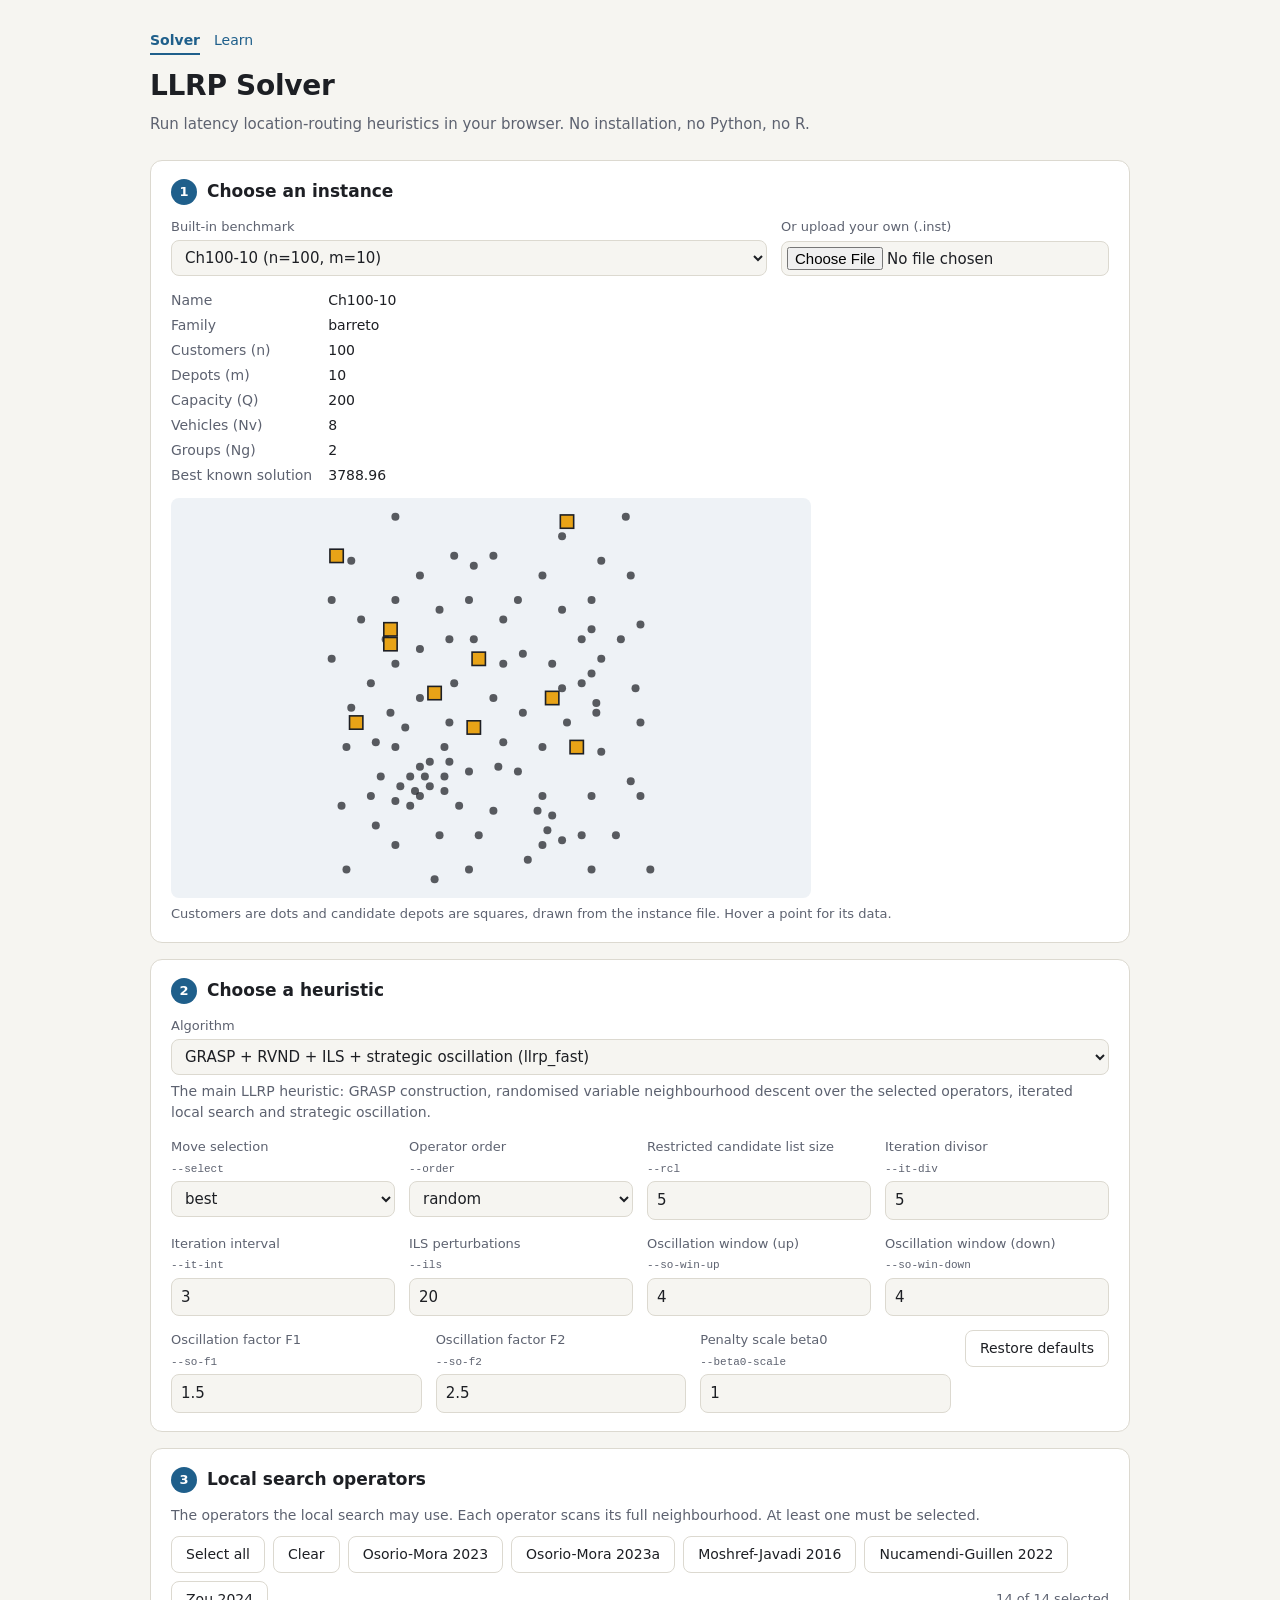
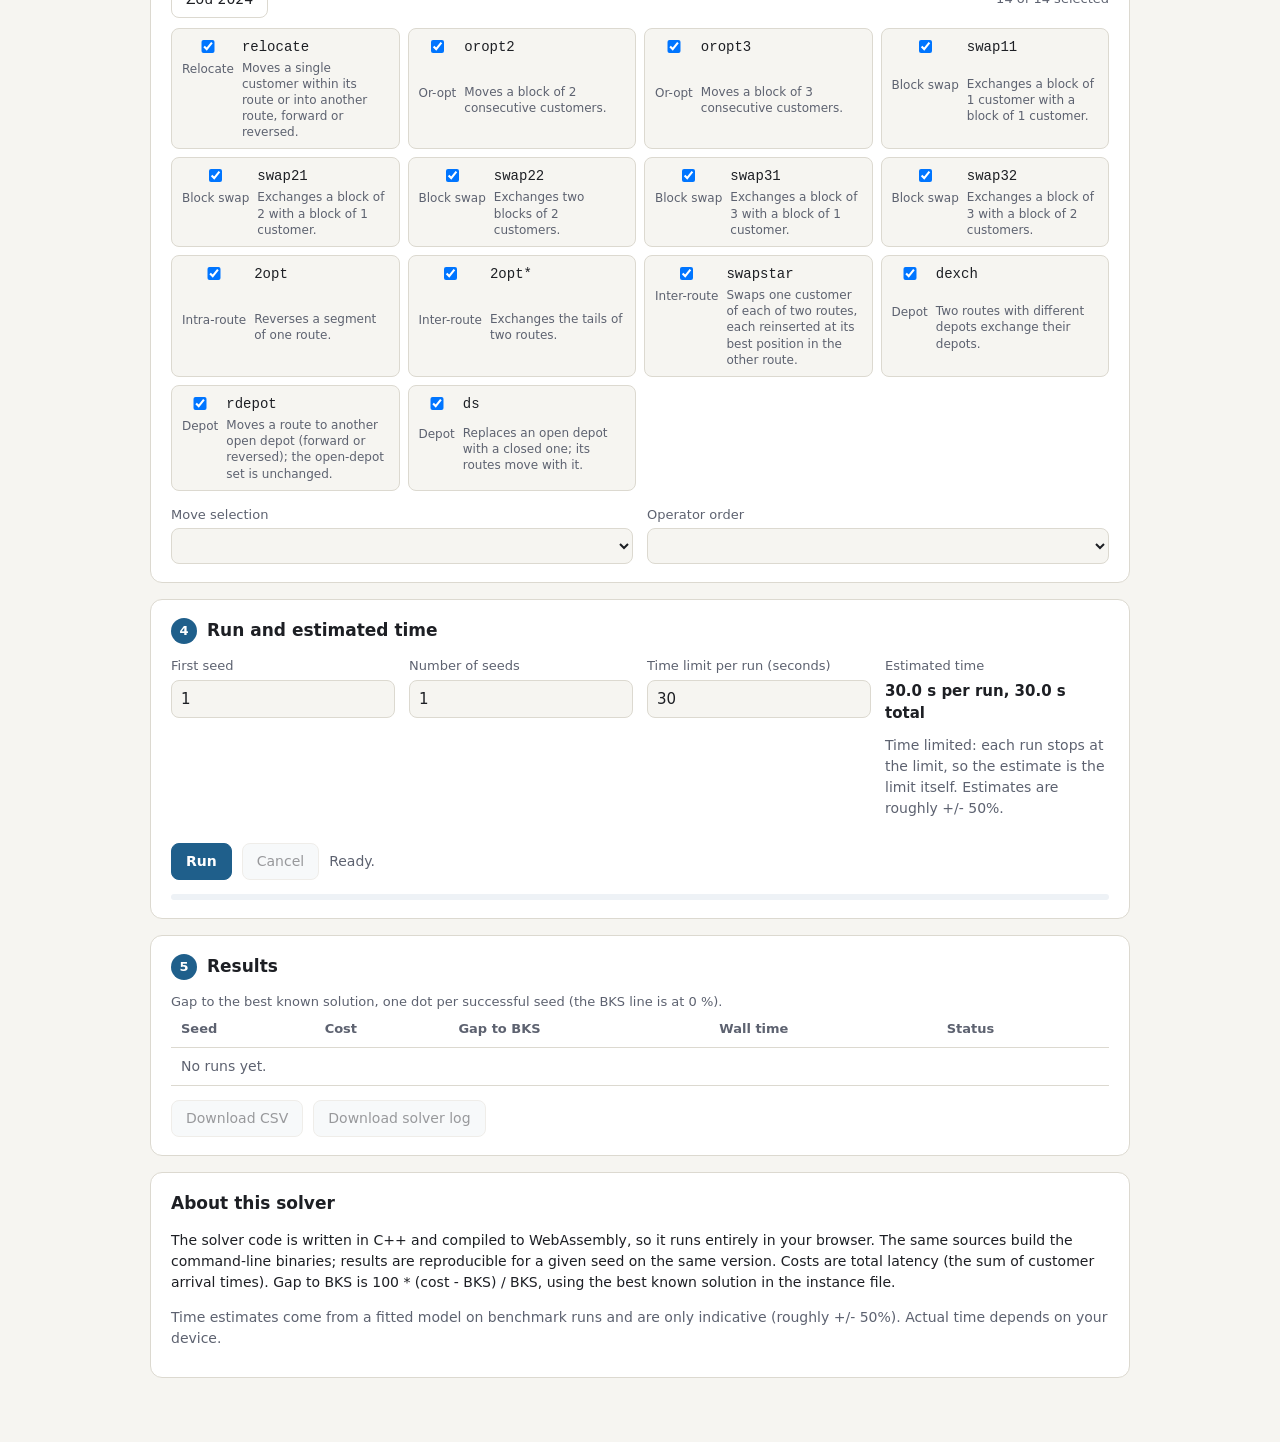
==== index.html @ 24282a6a "Zou 2024 neighbourhoods and preset; instance map and gap strip in the solver" ====
<!doctype html>
<html lang="en">
<head>
<meta charset="utf-8">
<meta name="viewport" content="width=device-width, initial-scale=1">
<title>LLRP Solver</title>
<link rel="stylesheet" href="style.css">
</head>
<body>
<header class="top">
  <div class="wrap">
    <nav class="nav"><a href="index.html" aria-current="page">Solver</a><a href="learn.html">Learn</a></nav>
    <h1>LLRP Solver</h1>
    <p class="lede">Run latency location-routing heuristics in your browser. No installation, no Python, no R.</p>
  </div>
</header>

<main class="wrap">

  <section class="card" id="sec-instance" aria-labelledby="h-instance">
    <div class="step"><span>1</span><h2 id="h-instance">Choose an instance</h2></div>
    <div class="row">
      <label class="field grow">
        <span>Built-in benchmark</span>
        <select id="inst-select" aria-label="Built-in instance"></select>
      </label>
      <label class="field">
        <span>Or upload your own (.inst)</span>
        <input type="file" id="inst-file" accept=".inst,text/plain">
      </label>
    </div>
    <p class="msg" id="inst-msg" role="status"></p>
    <dl class="facts" id="inst-facts"></dl>
    <figure class="fig map-fig">
      <div id="inst-map"></div>
      <figcaption>Customers are dots and candidate depots are squares, drawn from the instance file. Hover a point for its data.</figcaption>
    </figure>
  </section>

  <section class="card" aria-labelledby="h-algo">
    <div class="step"><span>2</span><h2 id="h-algo">Choose a heuristic</h2></div>
    <div class="row">
      <label class="field grow">
        <span>Algorithm</span>
        <select id="algo-select" aria-label="Algorithm"></select>
      </label>
    </div>
    <p class="muted" id="algo-desc"></p>
    <div id="algo-params" class="params"></div>
  </section>

  <section class="card" id="sec-ls" aria-labelledby="h-ls">
    <div class="step"><span>3</span><h2 id="h-ls">Local search operators</h2></div>
    <div id="ls-llrp" hidden>
      <p class="muted">The operators the local search may use. Each operator scans its full neighbourhood. At least one must be selected.</p>
      <div class="chips-actions">
        <button type="button" class="btn ghost" data-ops="all">Select all</button>
        <button type="button" class="btn ghost" data-ops="none">Clear</button>
        <span class="count" id="ops-count"></span>
      </div>
      <div id="ops-grid" class="ops-grid"></div>
      <div class="row">
        <label class="field">
          <span>Move selection</span>
          <select id="sel-choice"></select>
        </label>
        <label class="field">
          <span>Operator order</span>
          <select id="order-choice"></select>
        </label>
      </div>
    </div>
    <div id="ls-meta" hidden>
      <p class="muted">Local search used inside this metaheuristic. Named operators follow the rc1 neighbourhood definitions. Choose a preset or pick operators.</p>
      <div class="row">
        <label class="field">
          <span>Preset</span>
          <select id="preset-select"></select>
        </label>
        <label class="field">
          <span>Descent</span>
          <select id="descent-select">
            <option value="first">First improvement</option>
            <option value="vnd">Best improvement (VND)</option>
          </select>
        </label>
      </div>
      <div class="ops-grid" id="meta-ops"></div>
    </div>
  </section>

  <section class="card" aria-labelledby="h-run">
    <div class="step"><span>4</span><h2 id="h-run">Run and estimated time</h2></div>
    <div class="row run-row">
      <label class="field">
        <span>First seed</span>
        <input type="number" id="first-seed" min="0" value="1">
      </label>
      <label class="field">
        <span>Number of seeds</span>
        <input type="number" id="seeds" min="1" max="20" value="1">
      </label>
      <label class="field" id="time-field">
        <span>Time limit per run (seconds)</span>
        <input type="number" id="time-limit" min="1" max="3600" value="30">
      </label>
      <div class="field estimate">
        <span>Estimated time</span>
        <strong id="estimate">-</strong>
        <small class="muted" id="estimate-note"></small>
      </div>
    </div>
    <div class="actions">
      <button type="button" class="btn primary" id="run-btn">Run</button>
      <button type="button" class="btn" id="cancel-btn" disabled>Cancel</button>
      <span id="status" class="status" role="status" aria-live="polite"></span>
    </div>
    <div class="progress" aria-hidden="true"><div id="bar"></div></div>
  </section>

  <section class="card" aria-labelledby="h-results">
    <div class="step"><span>5</span><h2 id="h-results">Results</h2></div>
    <figure class="fig map-fig" id="gap-fig">
      <div id="gap-strip"></div>
      <figcaption>Gap to the best known solution, one dot per successful seed (the BKS line is at 0 %).</figcaption>
    </figure>
    <div class="scroll">
      <table>
        <thead><tr><th>Seed</th><th>Cost</th><th>Gap to BKS</th><th>Wall time</th><th>Status</th></tr></thead>
        <tbody id="results"><tr><td colspan="5" class="muted">No runs yet.</td></tr></tbody>
      </table>
    </div>
    <div class="actions">
      <button type="button" class="btn" id="csv-btn" disabled>Download CSV</button>
      <button type="button" class="btn" id="log-btn" disabled>Download solver log</button>
    </div>
    <pre id="log" class="log" hidden></pre>
  </section>

  <section class="card about" aria-labelledby="h-about">
    <h2 id="h-about">About this solver</h2>
    <p>The solver code is written in C++ and compiled to WebAssembly, so it runs entirely in your browser. The same sources build the command-line binaries; results are reproducible for a given seed on the same version. Costs are total latency (the sum of customer arrival times). Gap to BKS is 100 * (cost - BKS) / BKS, using the best known solution in the instance file.</p>
    <p class="muted">Time estimates come from a fitted model on benchmark runs and are only indicative (roughly +/- 50%). Actual time depends on your device.</p>
  </section>

</main>

<script src="app.js"></script>
</body>
</html>
---- style.css ----
:root {
  --bg: #f6f5f1;
  --card: #ffffff;
  --fg: #1d1f24;
  --muted: #5d6270;
  --line: #dcd9d0;
  --accent: #1f5f8b;
  --accent-fg: #ffffff;
  --bad: #b3261e;
  --chip: #eef2f6;
  color-scheme: light;
}
@media (prefers-color-scheme: dark) {
  :root:not([data-theme="light"]) {
    --bg: #15171c;
    --card: #1e2128;
    --fg: #e9e9ec;
    --muted: #a3a8b4;
    --line: #353a45;
    --accent: #6fb3e0;
    --accent-fg: #0d1117;
    --bad: #ff8a80;
    --chip: #262b35;
    color-scheme: dark;
  }
}
:root[data-theme="dark"] {
  --bg: #15171c;
  --card: #1e2128;
  --fg: #e9e9ec;
  --muted: #a3a8b4;
  --line: #353a45;
  --accent: #6fb3e0;
  --accent-fg: #0d1117;
  --bad: #ff8a80;
  --chip: #262b35;
  color-scheme: dark;
}

* { box-sizing: border-box; }
body {
  margin: 0;
  background: var(--bg);
  color: var(--fg);
  font: 15px/1.5 "Inter", system-ui, -apple-system, "Segoe UI", Roboto, sans-serif;
  padding-left: max(16px, env(safe-area-inset-left, 0px));
  padding-right: max(16px, env(safe-area-inset-right, 0px));
  padding-bottom: 48px;
}
.wrap { max-width: 980px; margin: 0 auto; }
h1, h2 { font-family: "Space Grotesk", "Inter", system-ui, sans-serif; text-wrap: balance; margin: 0; }
h1 { font-size: 28px; letter-spacing: -0.01em; }
h2 { font-size: 17px; }

.top { padding-top: 28px; padding-bottom: 8px; }
.lede { color: var(--muted); margin: 6px 0 0; }

.card {
  background: var(--card);
  border: 1px solid var(--line);
  border-radius: 12px;
  padding: 18px 20px;
  margin: 16px 0;
  min-width: 0;
}
.step { display: flex; align-items: center; gap: 10px; margin-bottom: 12px; }
.step span {
  display: inline-grid; place-items: center;
  width: 26px; height: 26px; border-radius: 50%;
  background: var(--accent); color: var(--accent-fg);
  font-size: 13px; font-weight: 600; flex: none;
}

.row { display: flex; flex-wrap: wrap; gap: 14px; align-items: flex-end; }
.row.run-row { align-items: flex-start; }
.field { display: flex; flex-direction: column; gap: 4px; min-width: 160px; flex: 1 1 160px; }
.field.grow { flex: 2 1 260px; }
.field > span { font-size: 13px; color: var(--muted); }
.field > code { font-size: 11px; color: var(--muted); }
.field.estimate strong { font-size: 15px; }
select, input[type="number"], input[type="file"] {
  font: inherit; color: var(--fg); background: var(--bg);
  border: 1px solid var(--line); border-radius: 8px; padding: 7px 9px;
  min-width: 0; width: 100%;
}
input[type="file"] { padding: 5px; }

.muted { color: var(--muted); font-size: 14px; margin: 6px 0 10px; }
.msg { margin: 10px 0 0; font-size: 14px; min-height: 0; }
.msg:empty { display: none; }
.error { color: var(--bad); }

dl.facts {
  display: grid; grid-template-columns: max-content 1fr; gap: 4px 16px;
  margin: 14px 0 0; font-size: 14px;
}
dl.facts dt { color: var(--muted); }
dl.facts dd { margin: 0; font-variant-numeric: tabular-nums; min-width: 0; overflow-wrap: anywhere; }

.params { display: flex; flex-wrap: wrap; gap: 14px; margin-top: 14px; }
.params .field { flex: 1 1 200px; }
.params .btn { align-self: flex-start; }

.chips-actions { display: flex; flex-wrap: wrap; gap: 8px; align-items: center; margin-bottom: 10px; }
.count { color: var(--muted); font-size: 13px; margin-left: auto; }
.ops-grid {
  display: grid; grid-template-columns: repeat(auto-fill, minmax(220px, 1fr));
  gap: 8px; margin: 10px 0 14px;
}
.op {
  display: grid; grid-template-columns: auto 1fr; gap: 2px 8px; align-items: start;
  border: 1px solid var(--line); border-radius: 8px; padding: 8px 10px;
  background: var(--bg); cursor: pointer; min-width: 0;
}
.op input { margin: 3px 0 0; }
.op-name { font-family: ui-monospace, "SFMono-Regular", Menlo, Consolas, monospace; font-size: 14px; }
.op-group { font-size: 12px; color: var(--muted); }
.op small { grid-column: 2; color: var(--muted); font-size: 12px; line-height: 1.35; }

.btn {
  font: inherit; font-size: 14px; color: var(--fg); background: var(--chip);
  border: 1px solid var(--line); border-radius: 8px; padding: 7px 14px; cursor: pointer;
}
.btn.primary { background: var(--accent); color: var(--accent-fg); border-color: var(--accent); font-weight: 600; }
.btn.ghost { background: transparent; }
.btn:disabled { opacity: 0.45; cursor: not-allowed; }
.btn:focus-visible, select:focus-visible, input:focus-visible { outline: 2px solid var(--accent); outline-offset: 2px; }

.actions { display: flex; flex-wrap: wrap; gap: 10px; align-items: center; margin-top: 14px; }
.status { font-size: 14px; color: var(--muted); min-width: 0; overflow-wrap: anywhere; }
.status.error { color: var(--bad); }

.progress { height: 6px; background: var(--chip); border-radius: 4px; margin-top: 14px; overflow: hidden; }
.progress > div { height: 100%; width: 0; background: var(--accent); transition: width 0.3s ease; }

.scroll { overflow-x: auto; }
table { width: 100%; border-collapse: collapse; font-size: 14px; font-variant-numeric: tabular-nums; }
th, td { text-align: left; padding: 8px 10px; border-bottom: 1px solid var(--line); white-space: nowrap; }
th { color: var(--muted); font-weight: 600; font-size: 13px; }
td.bad, td .bad { color: var(--bad); }

.log {
  margin: 14px 0 0; padding: 12px; max-height: 320px; overflow: auto;
  background: var(--bg); border: 1px solid var(--line); border-radius: 8px;
  font: 12px/1.45 ui-monospace, "SFMono-Regular", Menlo, Consolas, monospace; white-space: pre;
}
.about p { font-size: 14px; }

@media (max-width: 560px) {
  h1 { font-size: 24px; }
  .card { padding: 16px; }
  .field { min-width: 0; flex: 1 1 100%; }
  .count { margin-left: 0; width: 100%; }
}

/* ---------- navigation and Learn page ---------- */
.nav { display: flex; gap: 14px; margin-bottom: 10px; font-size: 14px; }
.nav a { color: var(--accent); text-decoration: none; padding: 2px 0; border-bottom: 2px solid transparent; }
.nav a[aria-current="page"] { border-bottom-color: var(--accent); font-weight: 600; }
.nav a:focus-visible { outline: 2px solid var(--accent); outline-offset: 3px; }

.op-cards { display: grid; grid-template-columns: repeat(auto-fill, minmax(260px, 1fr)); gap: 12px; margin-top: 12px; }
.op-card { border: 1px solid var(--line); border-radius: 10px; padding: 12px 14px; background: var(--bg); min-width: 0; }
.op-card h3 { margin: 0 0 6px; font-size: 15px; display: flex; flex-wrap: wrap; gap: 6px; align-items: center; }
.op-card p { margin: 4px 0; font-size: 14px; }
.op-card .ref { color: var(--muted); font-size: 13px; }
.tag { font-size: 11px; font-weight: 500; color: var(--muted); border: 1px solid var(--line); border-radius: 999px; padding: 1px 8px; }

.fig { margin: 16px 0 6px; min-width: 0; }
.fig svg { width: 100%; height: auto; display: block; }
.fig figcaption { font-size: 13px; color: var(--muted); margin-top: 6px; }
.diagrams { display: grid; gap: 14px; margin-top: 10px; }

.node-box { fill: var(--chip); stroke: var(--accent); stroke-width: 1.2; }
.arrow { stroke: var(--muted); stroke-width: 1.4; }
.arrow-head { fill: var(--muted); }
.lbl { fill: var(--fg); font-size: 14px; font-family: "Inter", system-ui, sans-serif; }
.lbl.small { font-size: 13px; }
.lbl.bold { font-weight: 600; }
.divider { stroke: var(--line); stroke-dasharray: 3 3; }
.grid { stroke: var(--line); stroke-width: 1; }
.axis { stroke: var(--muted); stroke-width: 1.2; }
.series { stroke-width: 2.4; }
.series.s0 { stroke: var(--accent); }
.series.s1 { stroke: #c2410c; }
.series.s2 { stroke: #15803d; }
.bar { fill: var(--accent); }

.refs, .bullets { padding-left: 20px; font-size: 14px; }
.refs li, .bullets li { margin: 6px 0; }

/* operator mini charts and family legend */
.op-card { border-top-width: 4px; }
.family-legend { display: flex; flex-wrap: wrap; gap: 14px; margin: 6px 0 4px; font-size: 13px; }
.family-legend span::before { content: ""; display: inline-block; width: 12px; height: 12px; border-radius: 3px; margin-right: 6px; vertical-align: -1px; background: var(--c); }
.mini-cap { font-size: 12px; color: var(--muted); margin: 4px 0 0; }
.mini-cap code { font-size: 12px; }
.lbl.tiny { font-size: 10px; fill: var(--muted); }

/* move diagrams: route colours, depots and highlighted customers */
.rt { stroke-width: 2.2; }
.rt.r0 { stroke: #1f5f8b; }
.rt.r1 { stroke: #c2410c; stroke-dasharray: 0; }
.node { fill: var(--card); stroke-width: 2; }
.node.r0 { stroke: #1f5f8b; }
.node.r1 { stroke: #c2410c; }
.node.hl { fill: #f59e0b; stroke: #b45309; }
.lbl.hltxt { fill: #1d1f24; font-weight: 600; font-size: 13px; }
.depot { fill: #15803d; }
.lbl.depot-lbl { fill: #ffffff; font-size: 12px; font-weight: 600; }
.diagrams { display: grid; grid-template-columns: repeat(auto-fill, minmax(300px, 1fr)); gap: 14px; margin-top: 10px; }
.diag { background: var(--bg); border: 1px solid var(--line); border-radius: 10px; padding: 10px 10px 8px; margin: 0; }
.diag figcaption strong { color: var(--fg); }

/* literature matrix */
.matrix { font-size: 13px; }
.matrix td.tick { text-align: center; color: var(--muted); }
.matrix td.yes { color: #15803d; font-weight: 700; font-size: 16px; }
.matrix td.pending { color: #b45309; font-weight: 600; }
.swatch { display: inline-block; width: 10px; height: 10px; border-radius: 3px; background: var(--c); margin-right: 6px; vertical-align: 0; }

/* Instance map and gap strip (style follows the CLRP lab: customers dots, depots squares) */
.map-fig { margin: 12px 0 0; }
.map-fig svg { display: block; width: 100%; max-width: 640px; height: auto; }
.map-bg { fill: var(--chip); }
.map-cust { fill: var(--fg); fill-opacity: 0.72; }
.map-depot { fill: #E8A317; stroke: var(--fg); stroke-width: 1.2; }
.map-axis { stroke: var(--line); stroke-width: 1.5; }
.map-ref { stroke: var(--accent); stroke-width: 1.5; stroke-dasharray: 4 3; }
.map-dot { fill: var(--accent); fill-opacity: 0.75; }
.map-med { stroke: var(--fg); stroke-width: 2; }
.map-lbl { fill: var(--muted); font: 12px system-ui, sans-serif; }
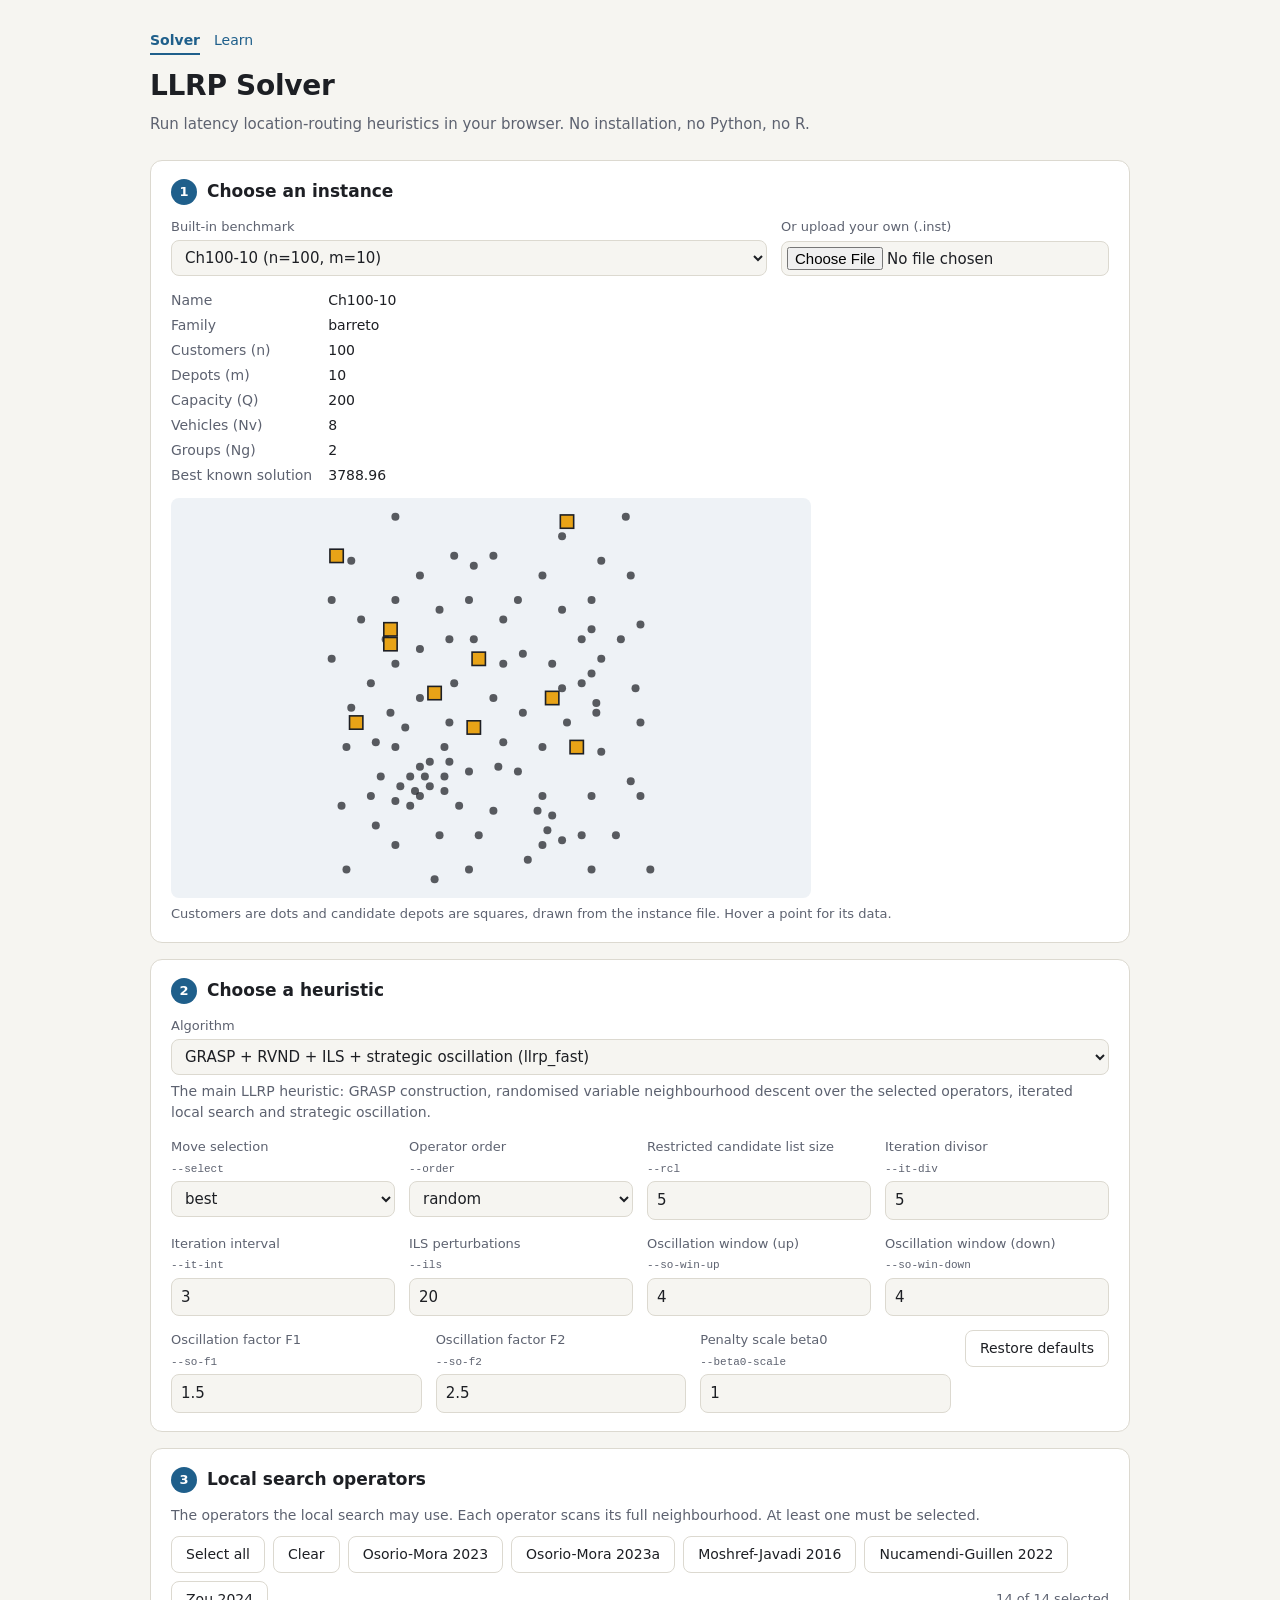
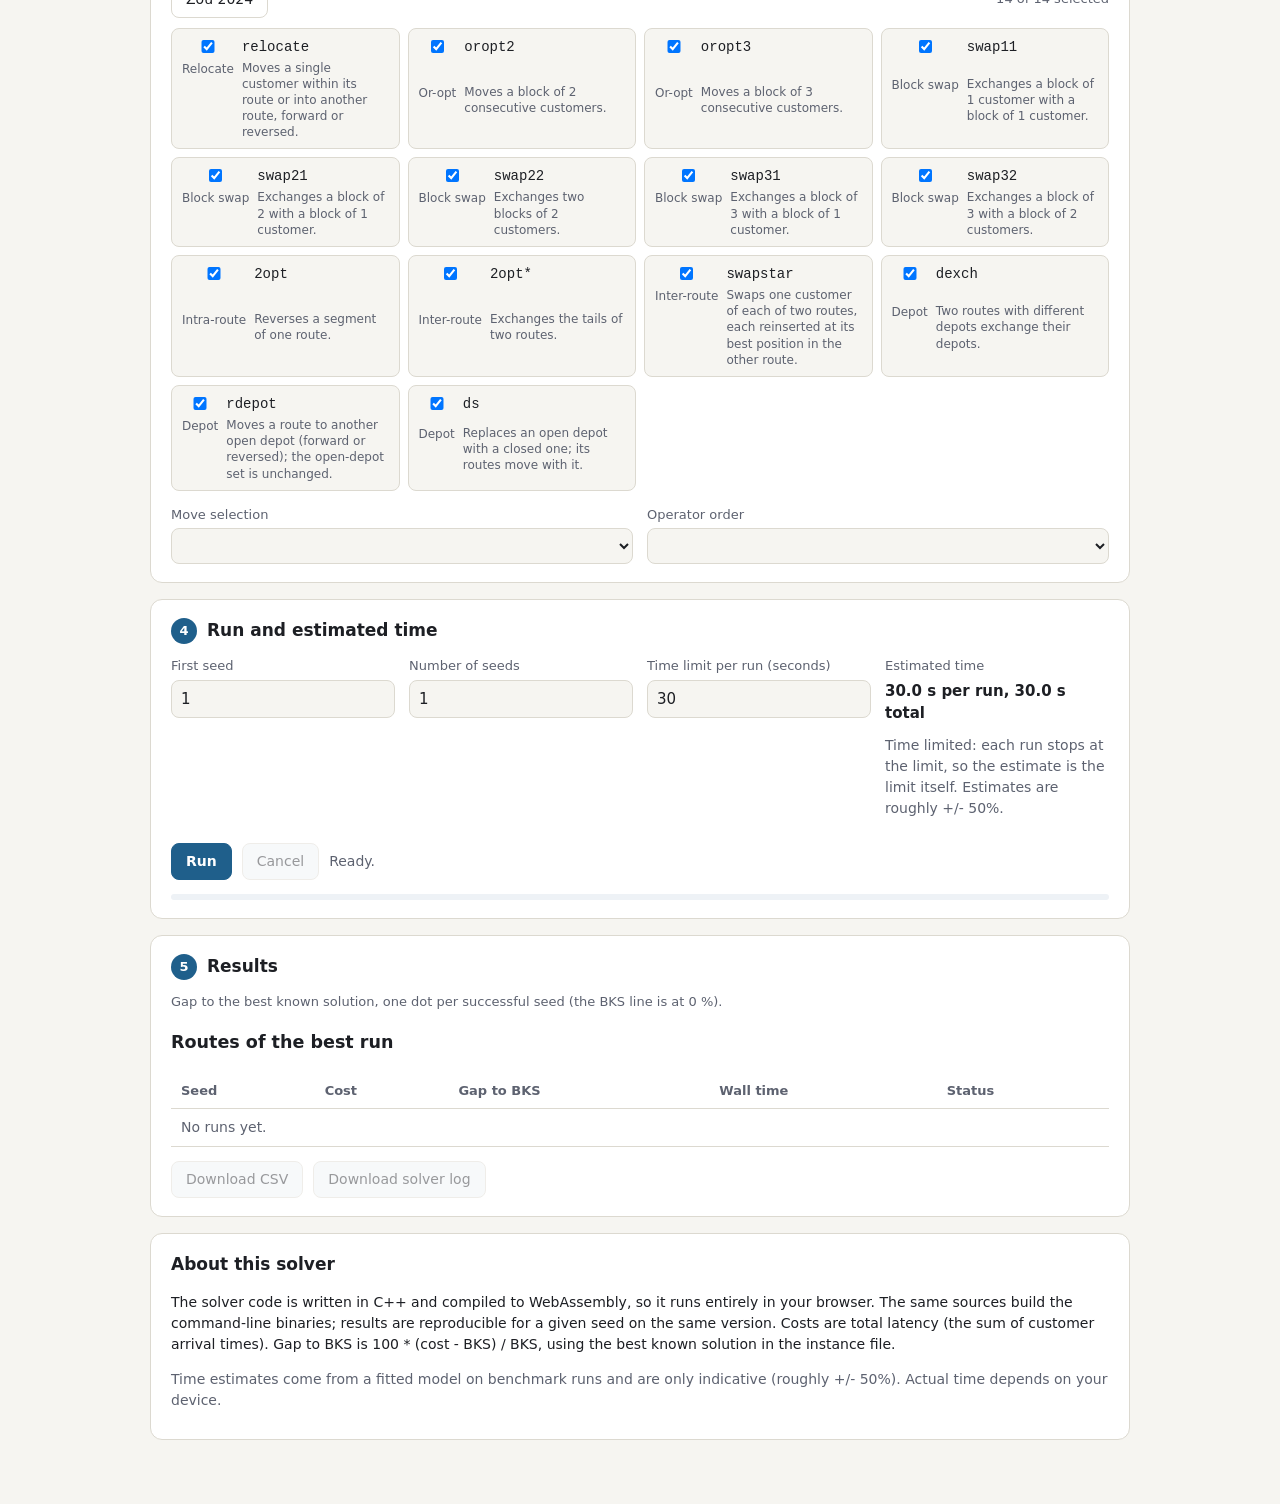
==== commit c0332209: "Solver: route map and route table of the best run (llrp_fast)" ====
--- a/index.html
+++ b/index.html
@@ -124,6 +124,9 @@
       <div id="gap-strip"></div>
       <figcaption>Gap to the best known solution, one dot per successful seed (the BKS line is at 0 %).</figcaption>
     </figure>
+    <h3 class="sub">Routes of the best run</h3>
+    <div id="route-map"></div>
+    <div id="route-table"></div>
     <div class="scroll">
       <table>
         <thead><tr><th>Seed</th><th>Cost</th><th>Gap to BKS</th><th>Wall time</th><th>Status</th></tr></thead>
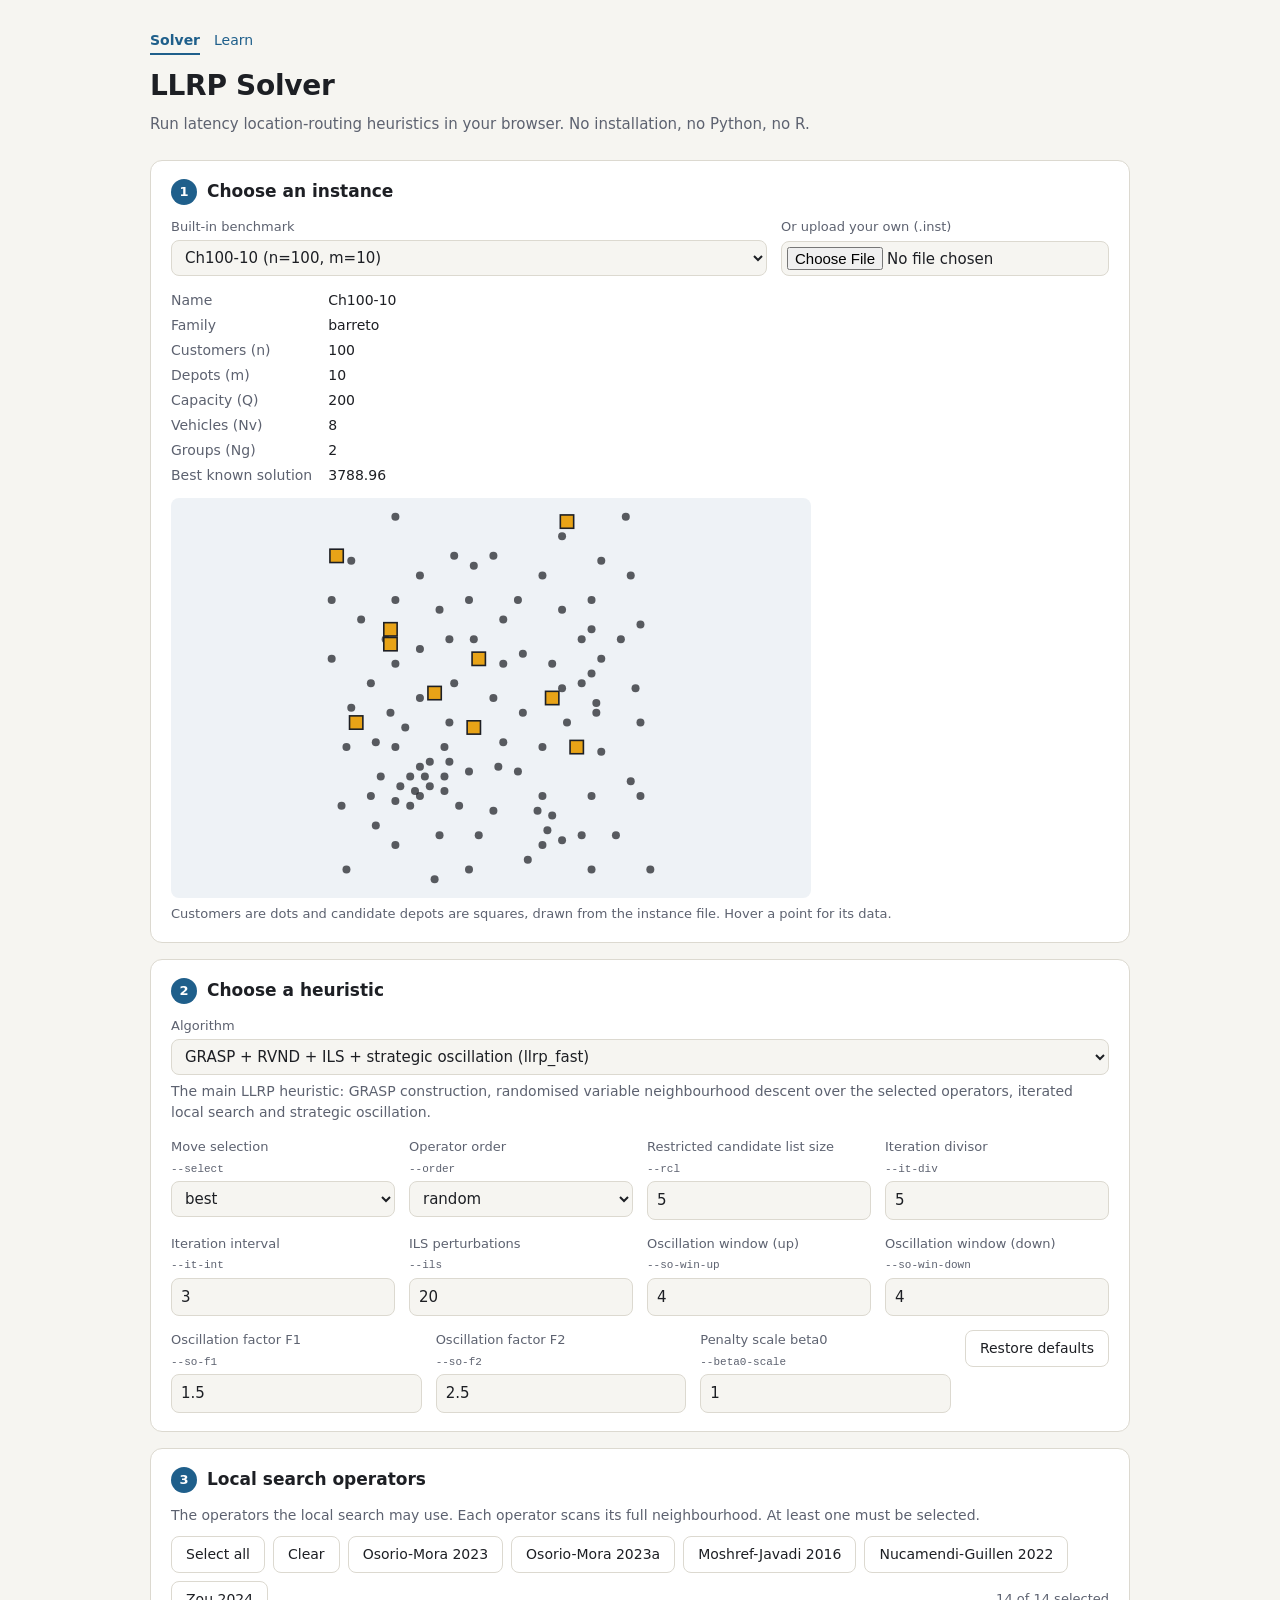
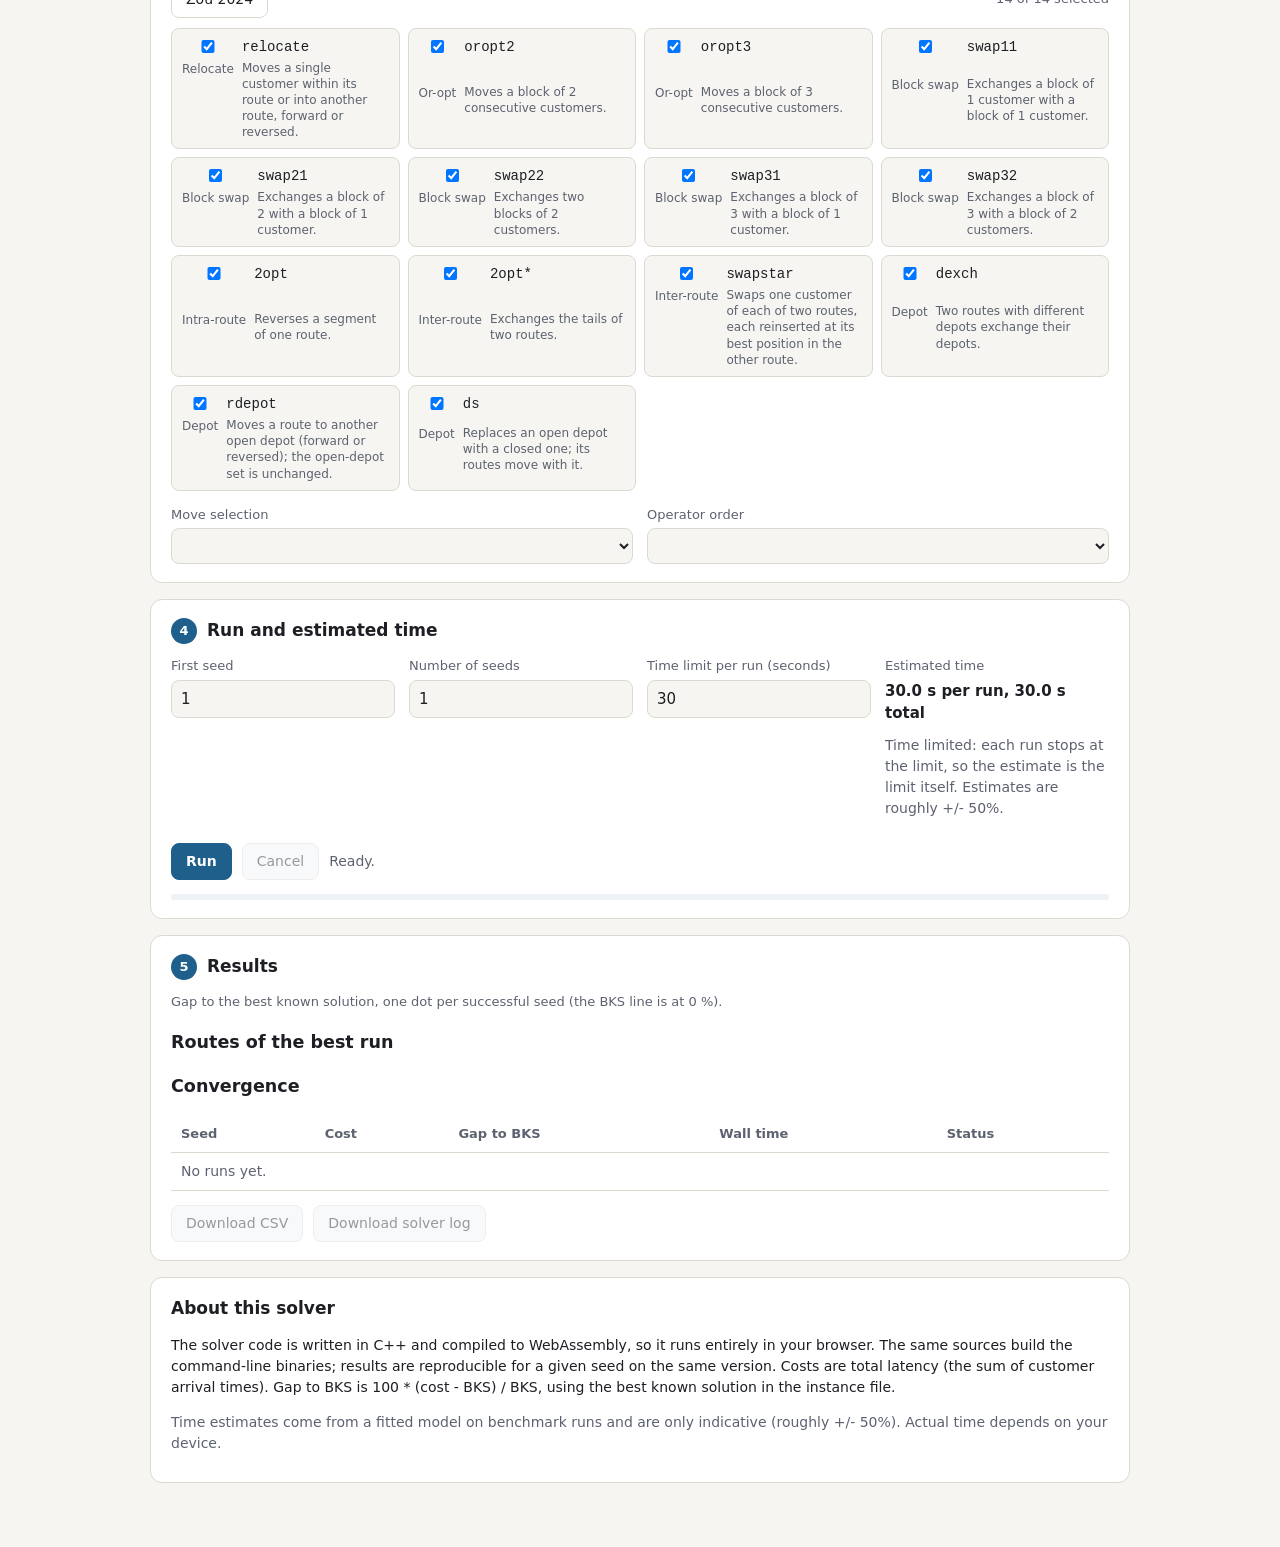
==== commit 5d4dc919: "Solver: convergence chart for every heuristic (anytime trace from llrp_fast and llrp_native)" ====
--- a/index.html
+++ b/index.html
@@ -127,6 +127,8 @@
     <h3 class="sub">Routes of the best run</h3>
     <div id="route-map"></div>
     <div id="route-table"></div>
+    <h3 class="sub">Convergence</h3>
+    <div id="conv-chart"></div>
     <div class="scroll">
       <table>
         <thead><tr><th>Seed</th><th>Cost</th><th>Gap to BKS</th><th>Wall time</th><th>Status</th></tr></thead>
--- a/style.css
+++ b/style.css
@@ -230,3 +230,5 @@
 .map-dot { fill: var(--accent); fill-opacity: 0.75; }
 .map-med { stroke: var(--fg); stroke-width: 2; }
 .map-lbl { fill: var(--muted); font: 12px system-ui, sans-serif; }
+.conv-seed { stroke: var(--accent); stroke-opacity: 0.4; }
+.conv-med { stroke: var(--fg); }
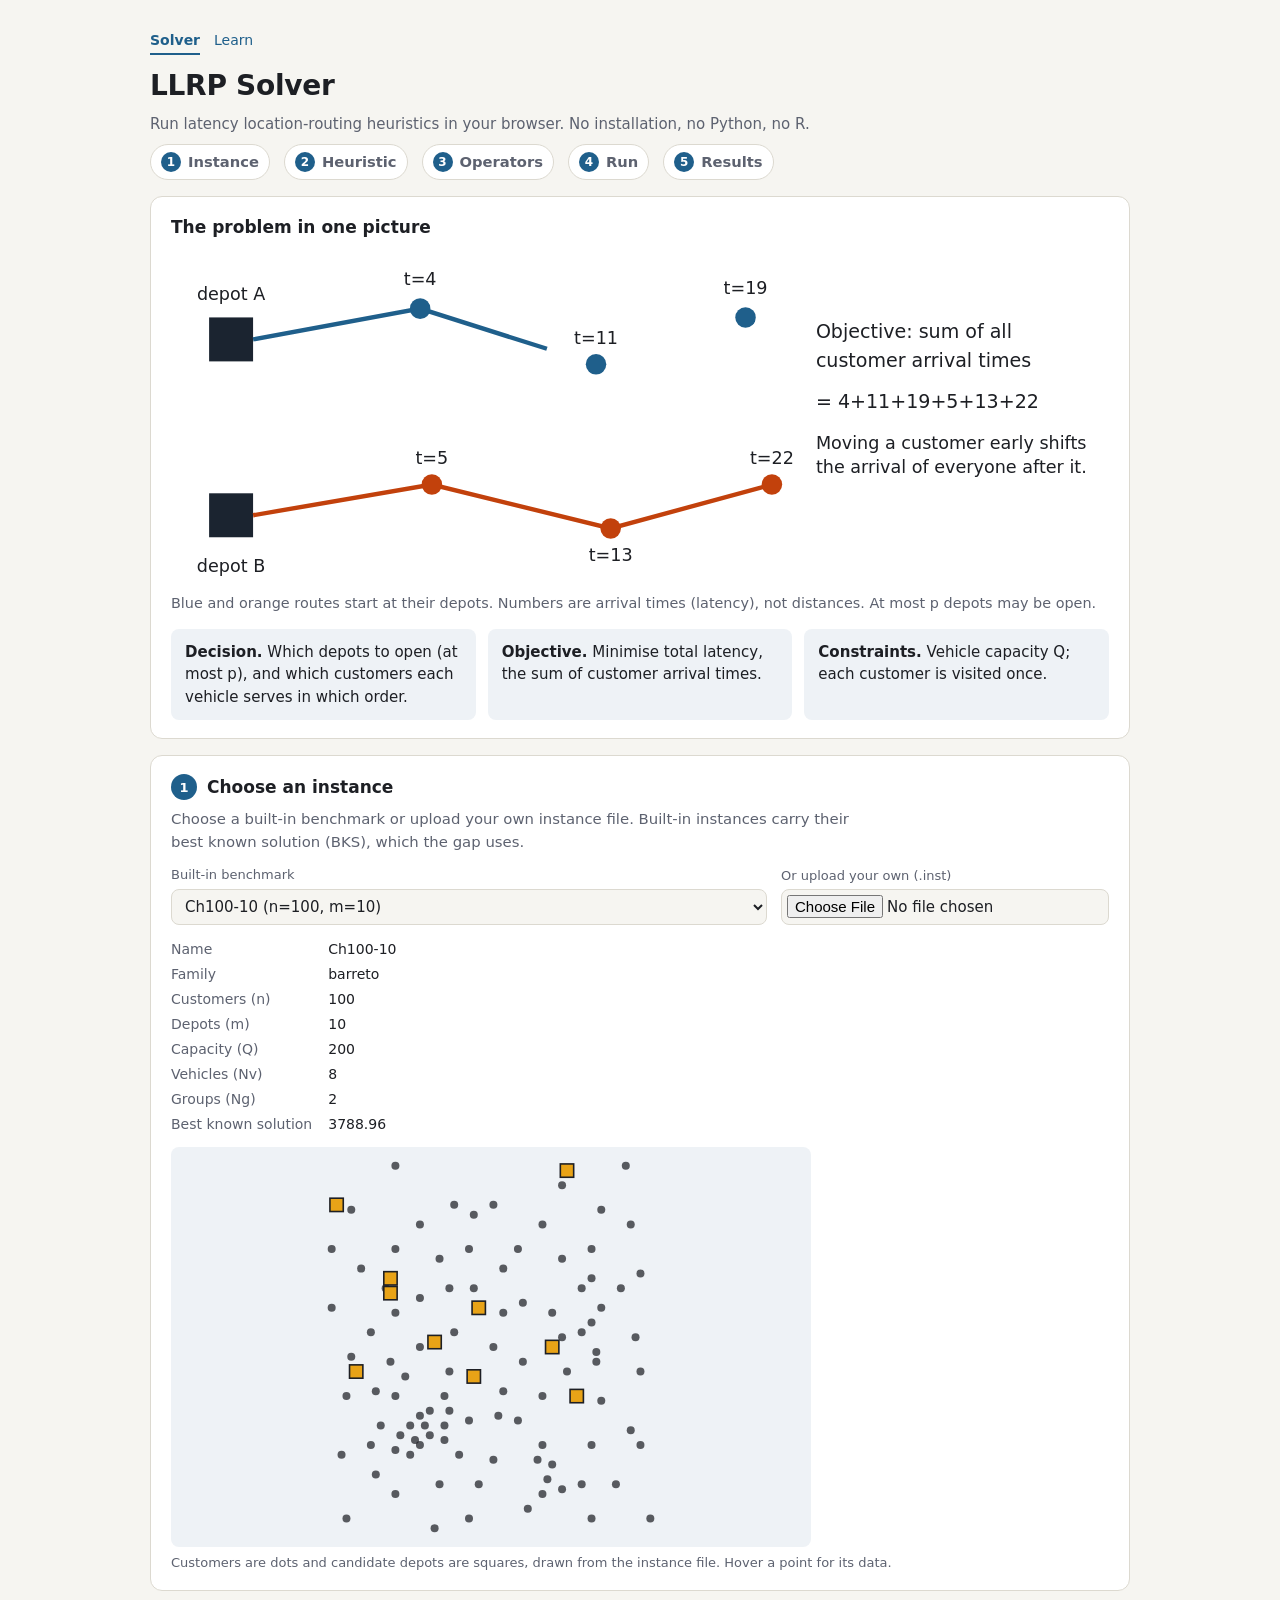
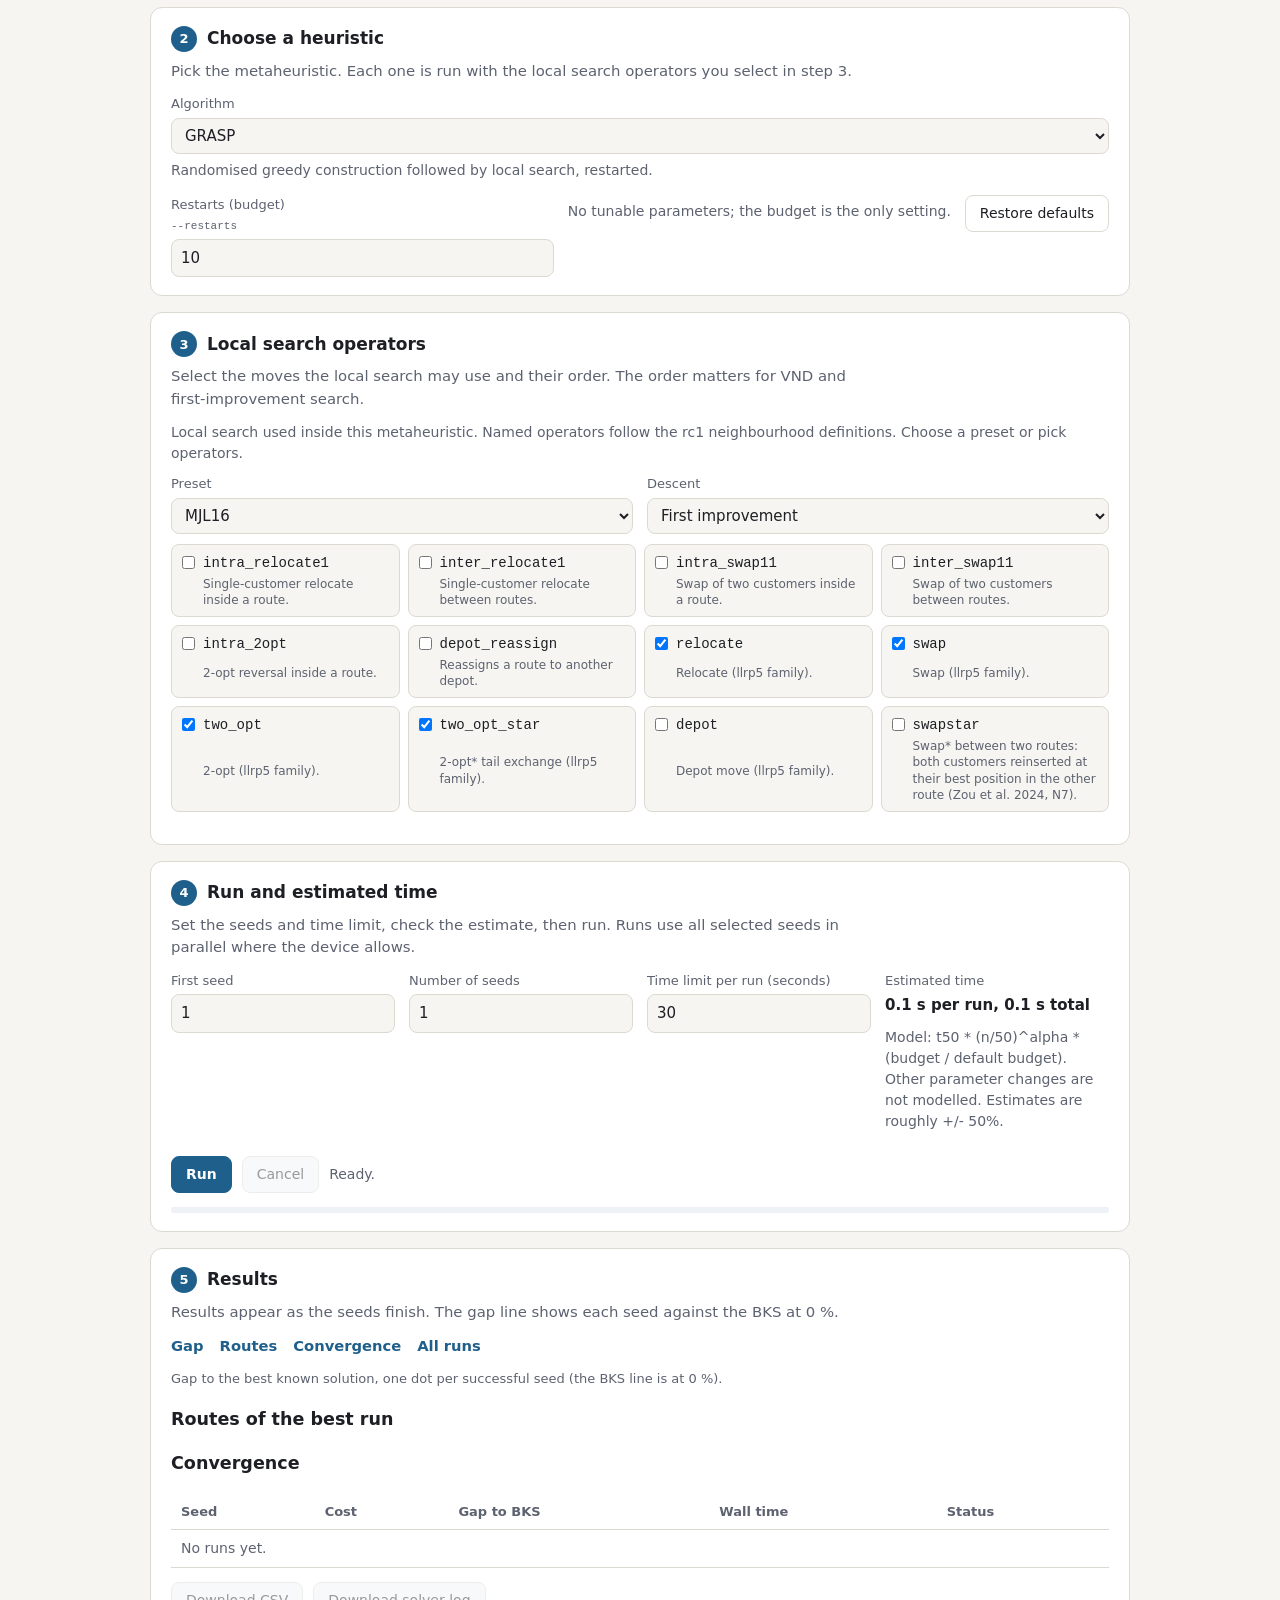
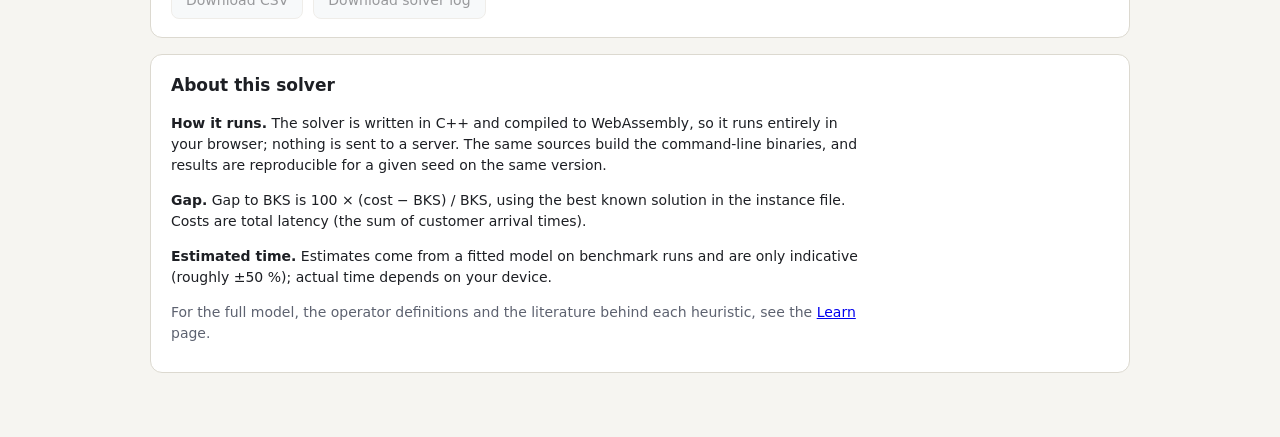
==== commit d7a6b4ac: "Solver and Learn redesign: problem figure and formulation, numbered steps with hints, result sub-nav" ====
--- a/index.html
+++ b/index.html
@@ -17,8 +17,53 @@
 
 <main class="wrap">
 
+  <nav class="steps-nav" aria-label="Solver steps">
+    <a href="#sec-instance"><span>1</span> Instance</a>
+    <a href="#h-algo"><span>2</span> Heuristic</a>
+    <a href="#sec-ls"><span>3</span> Operators</a>
+    <a href="#h-run"><span>4</span> Run</a>
+    <a href="#h-results"><span>5</span> Results</a>
+  </nav>
+
+  <section class="card hero" aria-labelledby="h-problem">
+    <h2 id="h-problem">The problem in one picture</h2>
+    <figure class="fig">
+      <svg class="anim" viewBox="0 0 640 230" role="img" aria-labelledby="hero-t">
+        <title id="hero-t">Two depots serve customers along routes; each customer's latency is its arrival time.</title>
+        <rect x="26" y="46" width="30" height="30" fill="#1b2430"/>
+        <rect x="26" y="166" width="30" height="30" fill="#1b2430"/>
+        <text x="41" y="34" font-size="12" text-anchor="middle" fill="currentColor">depot A</text>
+        <text x="41" y="220" font-size="12" text-anchor="middle" fill="currentColor">depot B</text>
+        <path pathLength="1" d="M56,61 L170,40 L290,78 L392,46" fill="none" stroke="#1f5f8b" stroke-width="3" stroke-dasharray="1" stroke-dashoffset="1"><animate attributeName="stroke-dashoffset" values="1;0;0;1" keyTimes="0;.45;.85;1" dur="7s" repeatCount="indefinite"/></path>
+        <path pathLength="1" d="M56,181 L178,160 L300,190 L410,160" fill="none" stroke="#c2410c" stroke-width="3" stroke-dasharray="1" stroke-dashoffset="1"><animate attributeName="stroke-dashoffset" values="1;0;0;1" keyTimes="0;.45;.85;1" dur="7s" begin="-2s" repeatCount="indefinite"/></path>
+        <g fill="#1f5f8b"><circle cx="170" cy="40" r="7"/><circle cx="290" cy="78" r="7"/><circle cx="392" cy="46" r="7"/></g>
+        <g fill="#c2410c"><circle cx="178" cy="160" r="7"/><circle cx="300" cy="190" r="7"/><circle cx="410" cy="160" r="7"/></g>
+        <g font-size="12" fill="currentColor">
+          <text x="170" y="24" text-anchor="middle">t=4</text>
+          <text x="290" y="64" text-anchor="middle">t=11</text>
+          <text x="392" y="30" text-anchor="middle">t=19</text>
+          <text x="178" y="146" text-anchor="middle">t=5</text>
+          <text x="300" y="212" text-anchor="middle">t=13</text>
+          <text x="410" y="146" text-anchor="middle">t=22</text>
+        </g>
+        <text x="440" y="60" font-size="13" fill="currentColor">Objective: sum of all</text>
+        <text x="440" y="80" font-size="13" fill="currentColor">customer arrival times</text>
+        <text x="440" y="108" font-size="13" fill="currentColor">= 4+11+19+5+13+22</text>
+        <text x="440" y="136" font-size="12" fill="currentColor">Moving a customer early shifts</text>
+        <text x="440" y="152" font-size="12" fill="currentColor">the arrival of everyone after it.</text>
+      </svg>
+      <figcaption>Blue and orange routes start at their depots. Numbers are arrival times (latency), not distances. At most p depots may be open.</figcaption>
+    </figure>
+    <div class="problem-lead">
+      <p><strong>Decision.</strong> Which depots to open (at most p), and which customers each vehicle serves in which order.</p>
+      <p><strong>Objective.</strong> Minimise total latency, the sum of customer arrival times.</p>
+      <p><strong>Constraints.</strong> Vehicle capacity Q; each customer is visited once.</p>
+    </div>
+  </section>
+
   <section class="card" id="sec-instance" aria-labelledby="h-instance">
     <div class="step"><span>1</span><h2 id="h-instance">Choose an instance</h2></div>
+    <p class="hint">Choose a built-in benchmark or upload your own instance file. Built-in instances carry their best known solution (BKS), which the gap uses.</p>
     <div class="row">
       <label class="field grow">
         <span>Built-in benchmark</span>
@@ -39,6 +84,7 @@
 
   <section class="card" aria-labelledby="h-algo">
     <div class="step"><span>2</span><h2 id="h-algo">Choose a heuristic</h2></div>
+    <p class="hint">Pick the metaheuristic. Each one is run with the local search operators you select in step 3.</p>
     <div class="row">
       <label class="field grow">
         <span>Algorithm</span>
@@ -51,6 +97,7 @@
 
   <section class="card" id="sec-ls" aria-labelledby="h-ls">
     <div class="step"><span>3</span><h2 id="h-ls">Local search operators</h2></div>
+    <p class="hint">Select the moves the local search may use and their order. The order matters for VND and first-improvement search.</p>
     <div id="ls-llrp" hidden>
       <p class="muted">The operators the local search may use. Each operator scans its full neighbourhood. At least one must be selected.</p>
       <div class="chips-actions">
@@ -91,6 +138,7 @@
 
   <section class="card" aria-labelledby="h-run">
     <div class="step"><span>4</span><h2 id="h-run">Run and estimated time</h2></div>
+    <p class="hint">Set the seeds and time limit, check the estimate, then run. Runs use all selected seeds in parallel where the device allows.</p>
     <div class="row run-row">
       <label class="field">
         <span>First seed</span>
@@ -120,6 +168,8 @@
 
   <section class="card" aria-labelledby="h-results">
     <div class="step"><span>5</span><h2 id="h-results">Results</h2></div>
+    <p class="hint">Results appear as the seeds finish. The gap line shows each seed against the BKS at 0 %.</p>
+    <nav class="subnav" aria-label="Result views"><a href="#gap-fig">Gap</a><a href="#route-map">Routes</a><a href="#conv-chart">Convergence</a><a href="#results">All runs</a></nav>
     <figure class="fig map-fig" id="gap-fig">
       <div id="gap-strip"></div>
       <figcaption>Gap to the best known solution, one dot per successful seed (the BKS line is at 0 %).</figcaption>
@@ -144,8 +194,10 @@
 
   <section class="card about" aria-labelledby="h-about">
     <h2 id="h-about">About this solver</h2>
-    <p>The solver code is written in C++ and compiled to WebAssembly, so it runs entirely in your browser. The same sources build the command-line binaries; results are reproducible for a given seed on the same version. Costs are total latency (the sum of customer arrival times). Gap to BKS is 100 * (cost - BKS) / BKS, using the best known solution in the instance file.</p>
-    <p class="muted">Time estimates come from a fitted model on benchmark runs and are only indicative (roughly +/- 50%). Actual time depends on your device.</p>
+    <p><strong>How it runs.</strong> The solver is written in C++ and compiled to WebAssembly, so it runs entirely in your browser; nothing is sent to a server. The same sources build the command-line binaries, and results are reproducible for a given seed on the same version.</p>
+    <p><strong>Gap.</strong> Gap to BKS is 100 × (cost − BKS) / BKS, using the best known solution in the instance file. Costs are total latency (the sum of customer arrival times).</p>
+    <p><strong>Estimated time.</strong> Estimates come from a fitted model on benchmark runs and are only indicative (roughly ±50 %); actual time depends on your device.</p>
+    <p class="muted">For the full model, the operator definitions and the literature behind each heuristic, see the <a href="learn.html">Learn</a> page.</p>
   </section>
 
 </main>
--- a/style.css
+++ b/style.css
@@ -232,3 +232,29 @@
 .map-lbl { fill: var(--muted); font: 12px system-ui, sans-serif; }
 .conv-seed { stroke: var(--accent); stroke-opacity: 0.4; }
 .conv-med { stroke: var(--fg); }
+
+/* Redesign: progress nav, hero problem figure, step hints, result sub-nav, about lead-ins */
+.steps-nav { display: flex; flex-wrap: wrap; gap: 8px 14px; margin: 0 0 14px; }
+.steps-nav a { display: inline-flex; align-items: center; gap: 7px; text-decoration: none; color: var(--muted); font-weight: 600; font-size: .92rem; padding: 6px 10px; border: 1px solid var(--line); border-radius: 999px; background: var(--card); }
+.steps-nav a span { display: inline-flex; align-items: center; justify-content: center; width: 20px; height: 20px; border-radius: 50%; background: var(--accent); color: var(--accent-fg); font-size: .75rem; }
+.steps-nav a:hover { color: var(--fg); border-color: var(--accent); }
+.hero figure { margin: 10px 0 0; }
+.hero svg { width: 100%; height: auto; display: block; color: var(--fg); }
+.hero figcaption { color: var(--muted); font-size: .9rem; margin-top: 6px; }
+.problem-lead { display: grid; grid-template-columns: repeat(auto-fit, minmax(220px, 1fr)); gap: 12px; margin-top: 14px; }
+.problem-lead p { margin: 0; padding: 12px 14px; background: var(--chip); border-radius: 8px; font-size: .94rem; }
+.hint { color: var(--muted); font-size: .93rem; margin: -4px 0 12px; max-width: 72ch; }
+.subnav { display: flex; flex-wrap: wrap; gap: 6px 16px; margin: 0 0 12px; font-size: .92rem; }
+.subnav a { color: var(--accent); font-weight: 600; text-decoration: none; }
+.subnav a:hover { text-decoration: underline; }
+.about p { max-width: 78ch; }
+.about strong { color: var(--fg); }
+
+/* Learn page: CLRP-style layout (jump links, two-column problem, equation boxes) */
+.jump { display: flex; flex-wrap: wrap; gap: 8px 16px; margin: 0 0 16px; padding: 0; list-style: none; }
+.jump a { text-decoration: none; font-weight: 600; font-size: .92rem; color: var(--accent); }
+.jump a:hover { text-decoration: underline; }
+.grid2 { display: grid; grid-template-columns: 1fr 1fr; gap: 18px; }
+@media (max-width: 800px) { .grid2 { grid-template-columns: 1fr; } }
+.grid2 > div { min-width: 0; }
+.eq { background: var(--card); border: 1px solid var(--line); border-radius: 8px; padding: 12px 16px; font-family: var(--mono, ui-monospace, Menlo, Consolas, monospace); font-size: .9rem; overflow-x: auto; white-space: pre; margin: 8px 0 12px; }
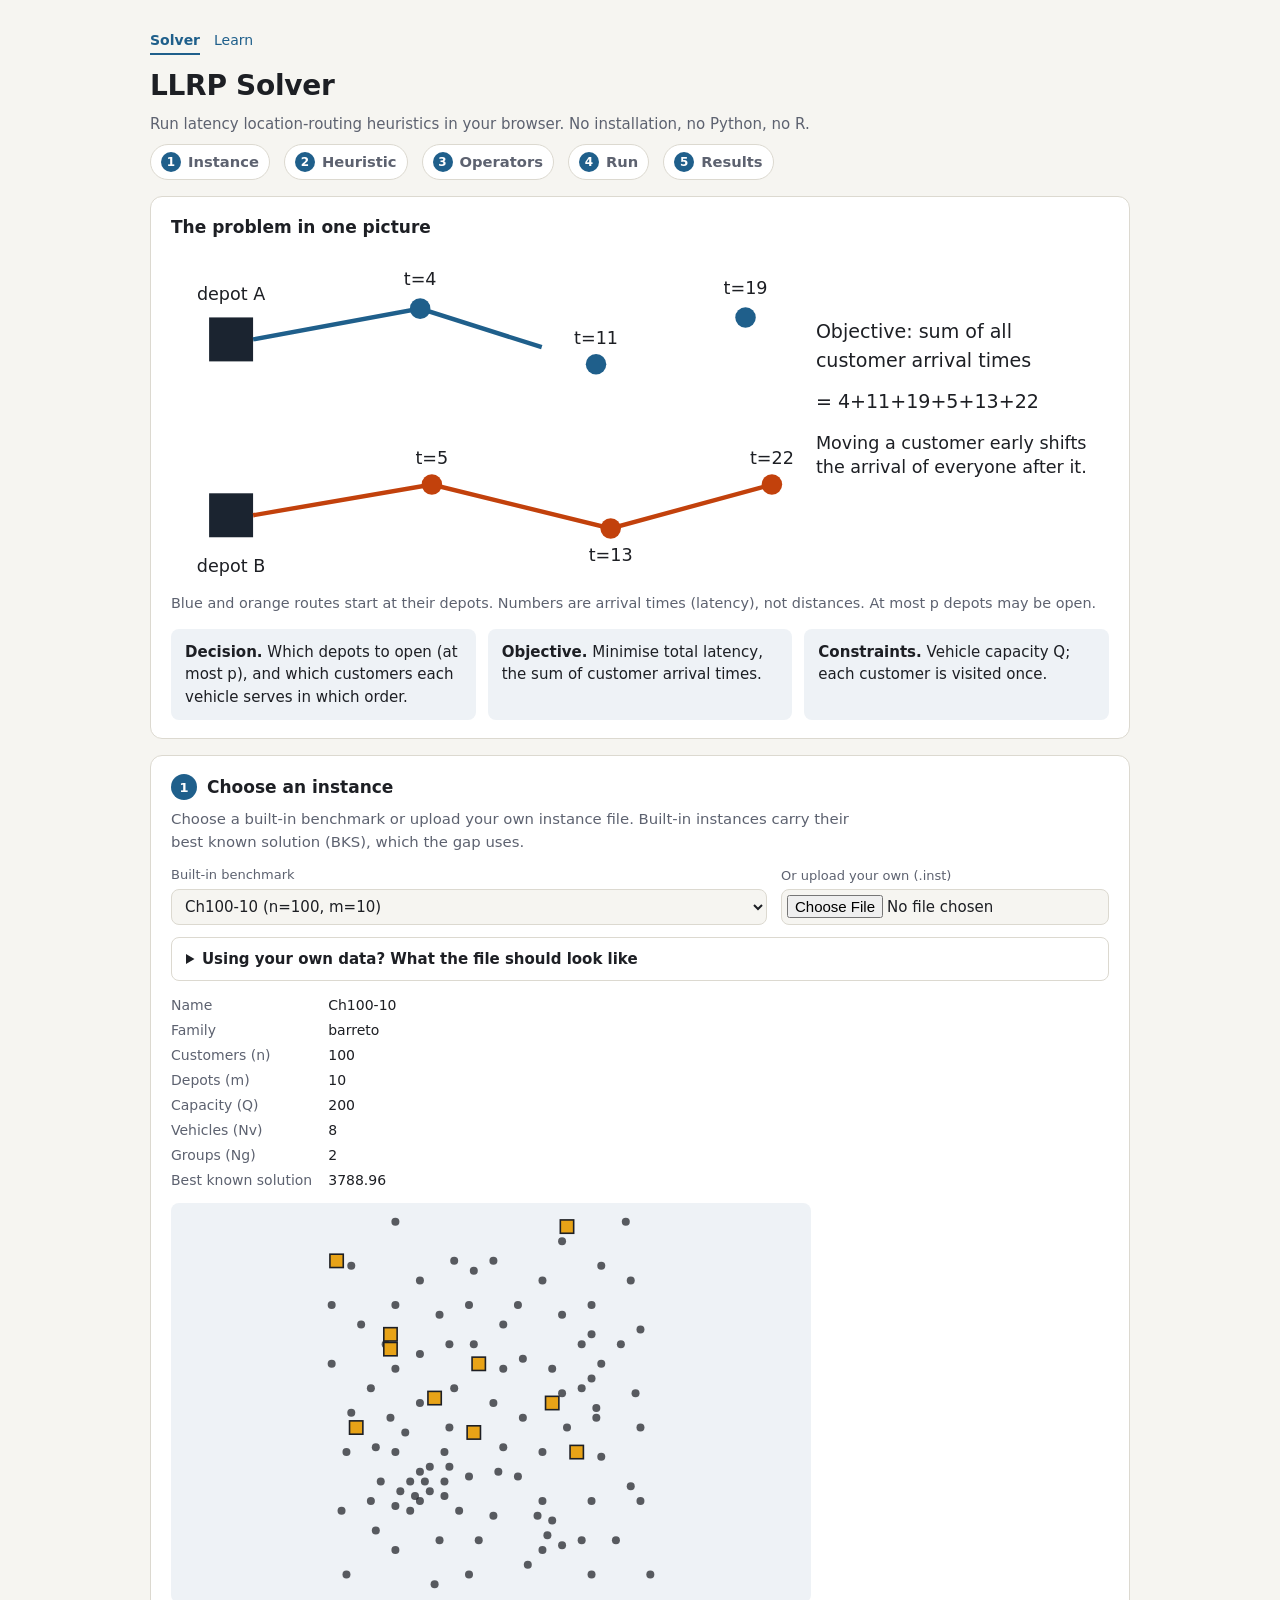
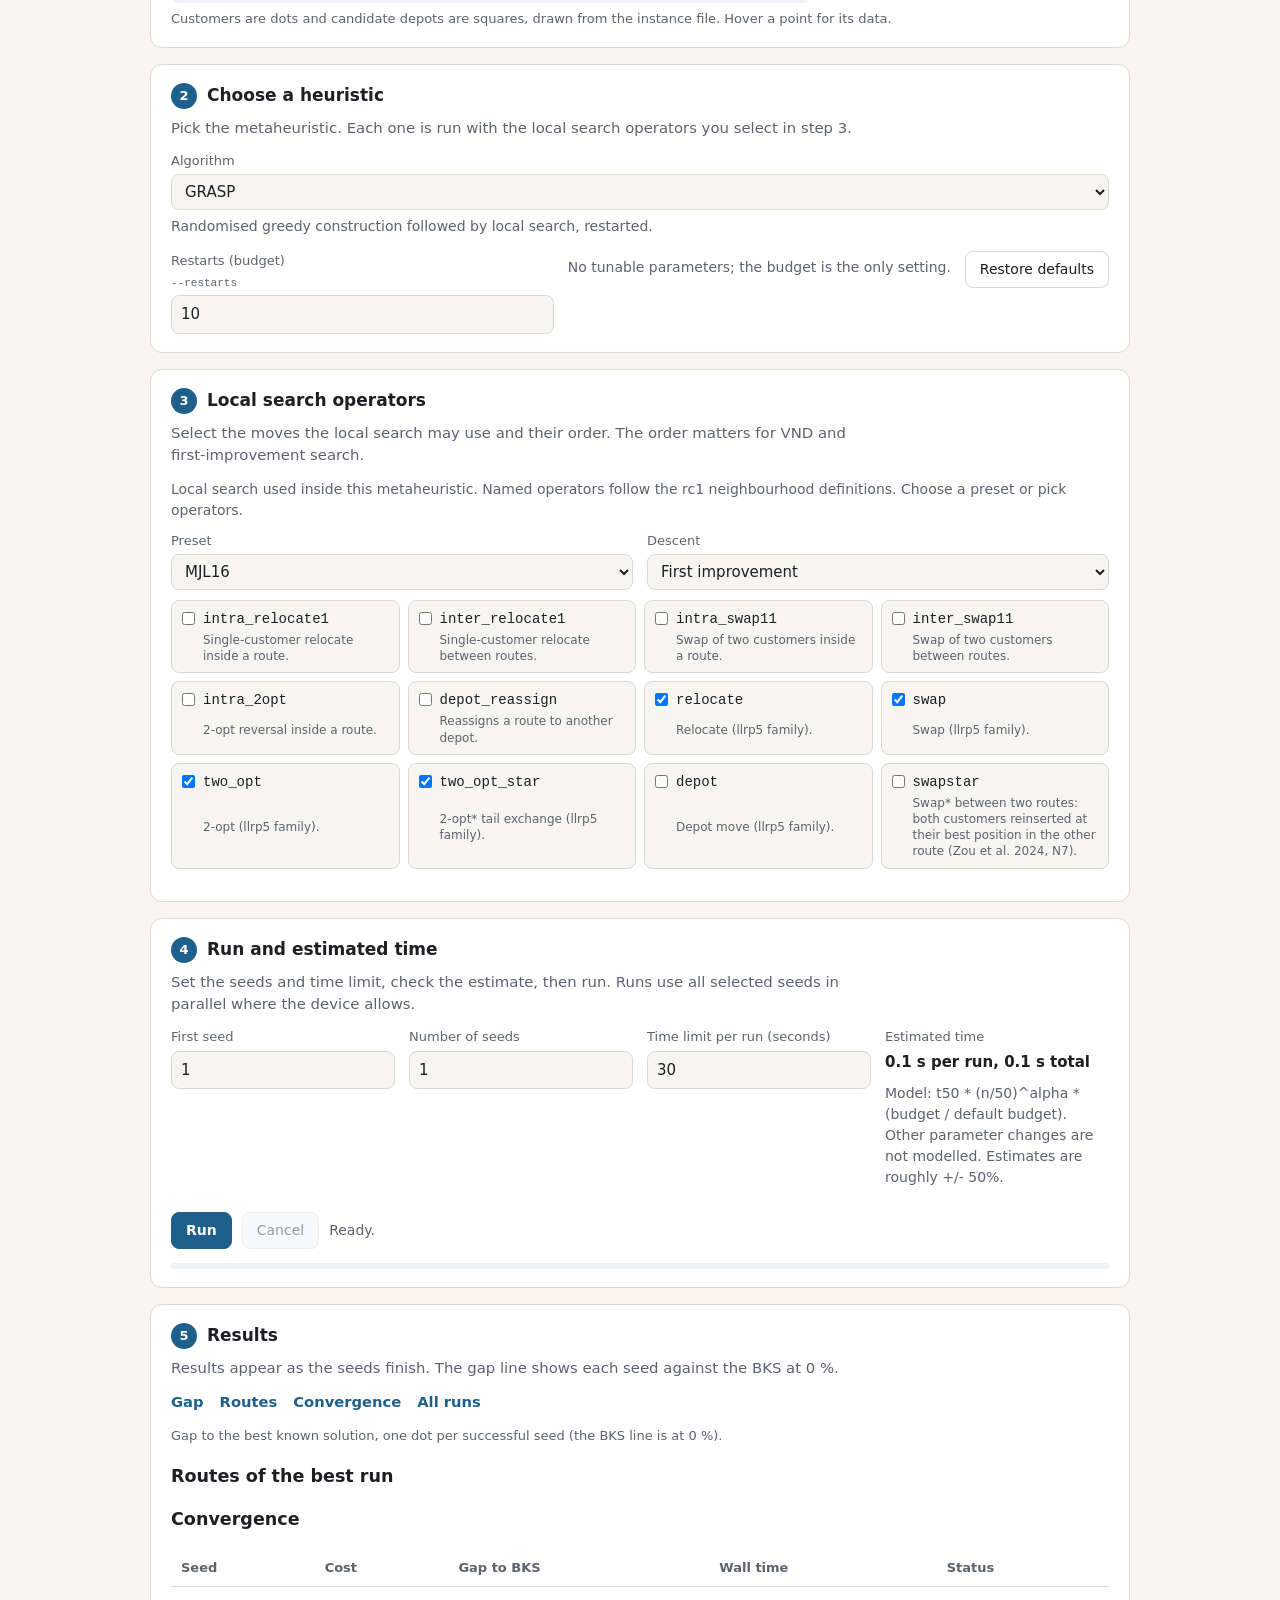
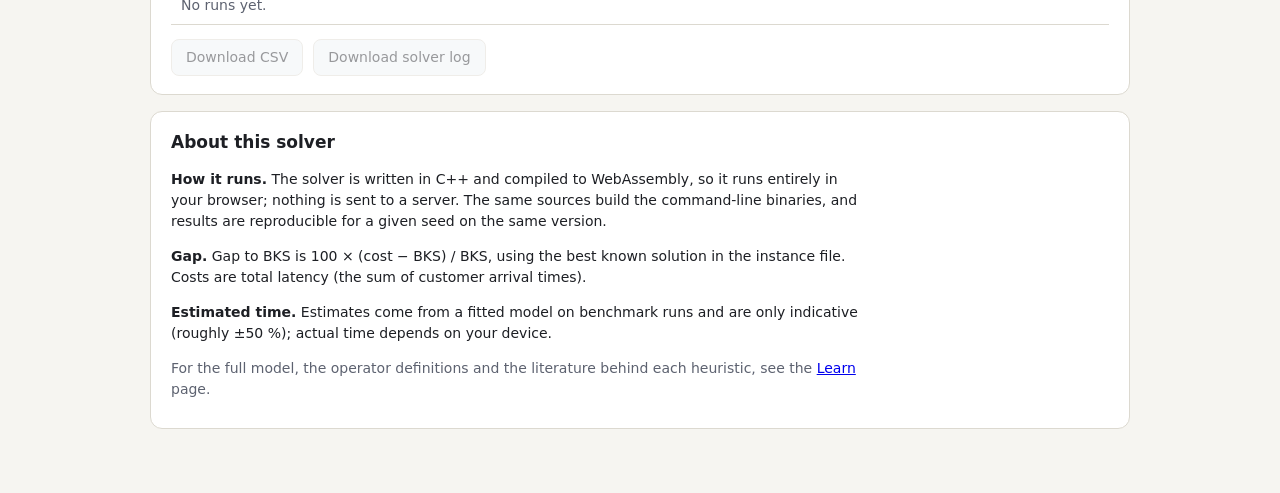
==== commit 1aae731a: "App: guide for uploading own instance data, downloadable template, clearer validation Collapsible pa" ====
--- a/index.html
+++ b/index.html
@@ -4,7 +4,7 @@
 <meta charset="utf-8">
 <meta name="viewport" content="width=device-width, initial-scale=1">
 <title>LLRP Solver</title>
-<link rel="stylesheet" href="style.css">
+<link rel="stylesheet" href="style.css?v=20261118b">
 </head>
 <body>
 <header class="top">
@@ -74,6 +74,38 @@
         <input type="file" id="inst-file" accept=".inst,text/plain">
       </label>
     </div>
+    <details class="tpl" id="tpl">
+      <summary>Using your own data? What the file should look like</summary>
+      <p>Use one plain-text file with the extension <code>.inst</code>. It has three parts: a header with the problem settings, the candidate depots and the customers. Distances are computed from the coordinates (Euclidean, not rounded), so no distance matrix is needed. Routes are open: a vehicle does not return to its depot.</p>
+      <div class="tpl-scroll">
+        <table class="tpl-table">
+          <thead><tr><th>Line</th><th>Meaning</th><th></th></tr></thead>
+          <tbody>
+            <tr><td><code>name</code> <em>text</em></td><td>A label for your instance</td><td>optional</td></tr>
+            <tr><td><code>n</code> <em>number</em></td><td>Number of customers</td><td>required</td></tr>
+            <tr><td><code>m</code> <em>number</em></td><td>Number of candidate depots</td><td>required</td></tr>
+            <tr><td><code>Q</code> <em>number</em></td><td>Vehicle capacity, in the same unit as the demands</td><td>required</td></tr>
+            <tr><td><code>Nv</code> <em>number</em></td><td>Number of vehicles available (maximum number of routes)</td><td>required</td></tr>
+            <tr><td><code>Ng</code> <em>number</em></td><td>Maximum number of depots that may be open</td><td>required</td></tr>
+            <tr><td><code>bks</code> <em>number</em></td><td>Best known total latency, if you have one; used for the gap</td><td>optional</td></tr>
+            <tr><td><code>depots</code></td><td>Then <em>m</em> lines, one per depot: <code>x y</code></td><td>required</td></tr>
+            <tr><td><code>customers</code></td><td>Then <em>n</em> lines, one per customer: <code>x y demand</code></td><td>required</td></tr>
+          </tbody>
+        </table>
+      </div>
+      <p class="tpl-label">Example: 8 customers, 3 candidate depots, 3 vehicles, at most 2 open depots</p>
+      <pre class="tpl-example" id="tpl-example" aria-label="Example instance file"></pre>
+      <div class="row tpl-actions">
+        <button type="button" class="btn" id="tpl-download">Download this template (.inst)</button>
+        <button type="button" class="btn ghost" id="tpl-use">Load this example</button>
+      </div>
+      <ul class="tpl-tips">
+        <li>Coordinates and demands may be whole numbers or decimals, in any unit. Customers and depots are numbered 1, 2, &hellip; in the order you list them.</li>
+        <li>Values can be separated by spaces or tabs, so columns copied from a spreadsheet can be pasted straight into the file.</li>
+        <li>Every demand must be at most <code>Q</code>, and the total demand must be at most <code>Nv</code> &times; <code>Q</code>; otherwise no feasible solution exists and the page says so.</li>
+        <li>The file is read in your browser and never uploaded. Maximum size 5 MB.</li>
+      </ul>
+    </details>
     <p class="msg" id="inst-msg" role="status"></p>
     <dl class="facts" id="inst-facts"></dl>
     <figure class="fig map-fig">
@@ -202,6 +234,6 @@
 
 </main>
 
-<script src="app.js"></script>
+<script src="app.js?v=20261118b"></script>
 </body>
 </html>
--- a/style.css
+++ b/style.css
@@ -258,3 +258,29 @@
 @media (max-width: 800px) { .grid2 { grid-template-columns: 1fr; } }
 .grid2 > div { min-width: 0; }
 .eq { background: var(--card); border: 1px solid var(--line); border-radius: 8px; padding: 12px 16px; font-family: var(--mono, ui-monospace, Menlo, Consolas, monospace); font-size: .9rem; overflow-x: auto; white-space: pre; margin: 8px 0 12px; }
+
+/* Typeset mathematics (KaTeX, pre-rendered; see tools/render_math.js) */
+.math-box { background: var(--card); border: 1px solid var(--line); border-radius: 8px; padding: 4px 14px; margin: 8px 0 12px; overflow-x: auto; }
+.math-box .katex-display { margin: .55em 0; text-align: left; }
+.math-box .katex-display > .katex { text-align: left; }
+.notation { display: grid; grid-template-columns: repeat(auto-fit, minmax(250px, 1fr)); gap: 6px 28px; margin: 8px 0 14px; }
+.notation > div { display: flex; gap: .8rem; align-items: baseline; }
+.notation dt { min-width: 3.2rem; margin: 0; }
+.notation dd { margin: 0; }
+
+/* Guide for uploading own instance data */
+.tpl { margin: 12px 0 4px; border: 1px solid var(--line); border-radius: 8px; padding: 0 14px; background: var(--card); }
+.tpl > summary { cursor: pointer; padding: 10px 0; font-weight: 600; }
+.tpl[open] > summary { border-bottom: 1px solid var(--line); margin-bottom: 10px; }
+.tpl p { font-size: 14px; margin: 8px 0; max-width: 78ch; }
+.tpl-scroll { overflow-x: auto; margin: 8px 0; }
+.tpl-table { border-collapse: collapse; font-size: 14px; width: 100%; }
+.tpl-table th, .tpl-table td { text-align: left; padding: 5px 10px 5px 0; border-bottom: 1px solid var(--line); vertical-align: top; }
+.tpl-table th { color: var(--muted); font-weight: 600; font-size: 13px; }
+.tpl-table td:last-child { color: var(--muted); white-space: nowrap; }
+.tpl-label { color: var(--muted); font-size: 13px; margin-bottom: 4px; }
+.tpl-example { margin: 0 0 10px; padding: 10px 12px; background: var(--bg); border: 1px solid var(--line); border-radius: 8px; overflow-x: auto;
+  font: 12.5px/1.5 ui-monospace, "SFMono-Regular", Menlo, Consolas, monospace; white-space: pre; }
+.tpl-actions { gap: 10px; margin-bottom: 8px; }
+.tpl-tips { font-size: 13.5px; color: var(--muted); padding-left: 1.2rem; margin: 6px 0 12px; max-width: 78ch; }
+.tpl-tips code { font-size: 12.5px; }
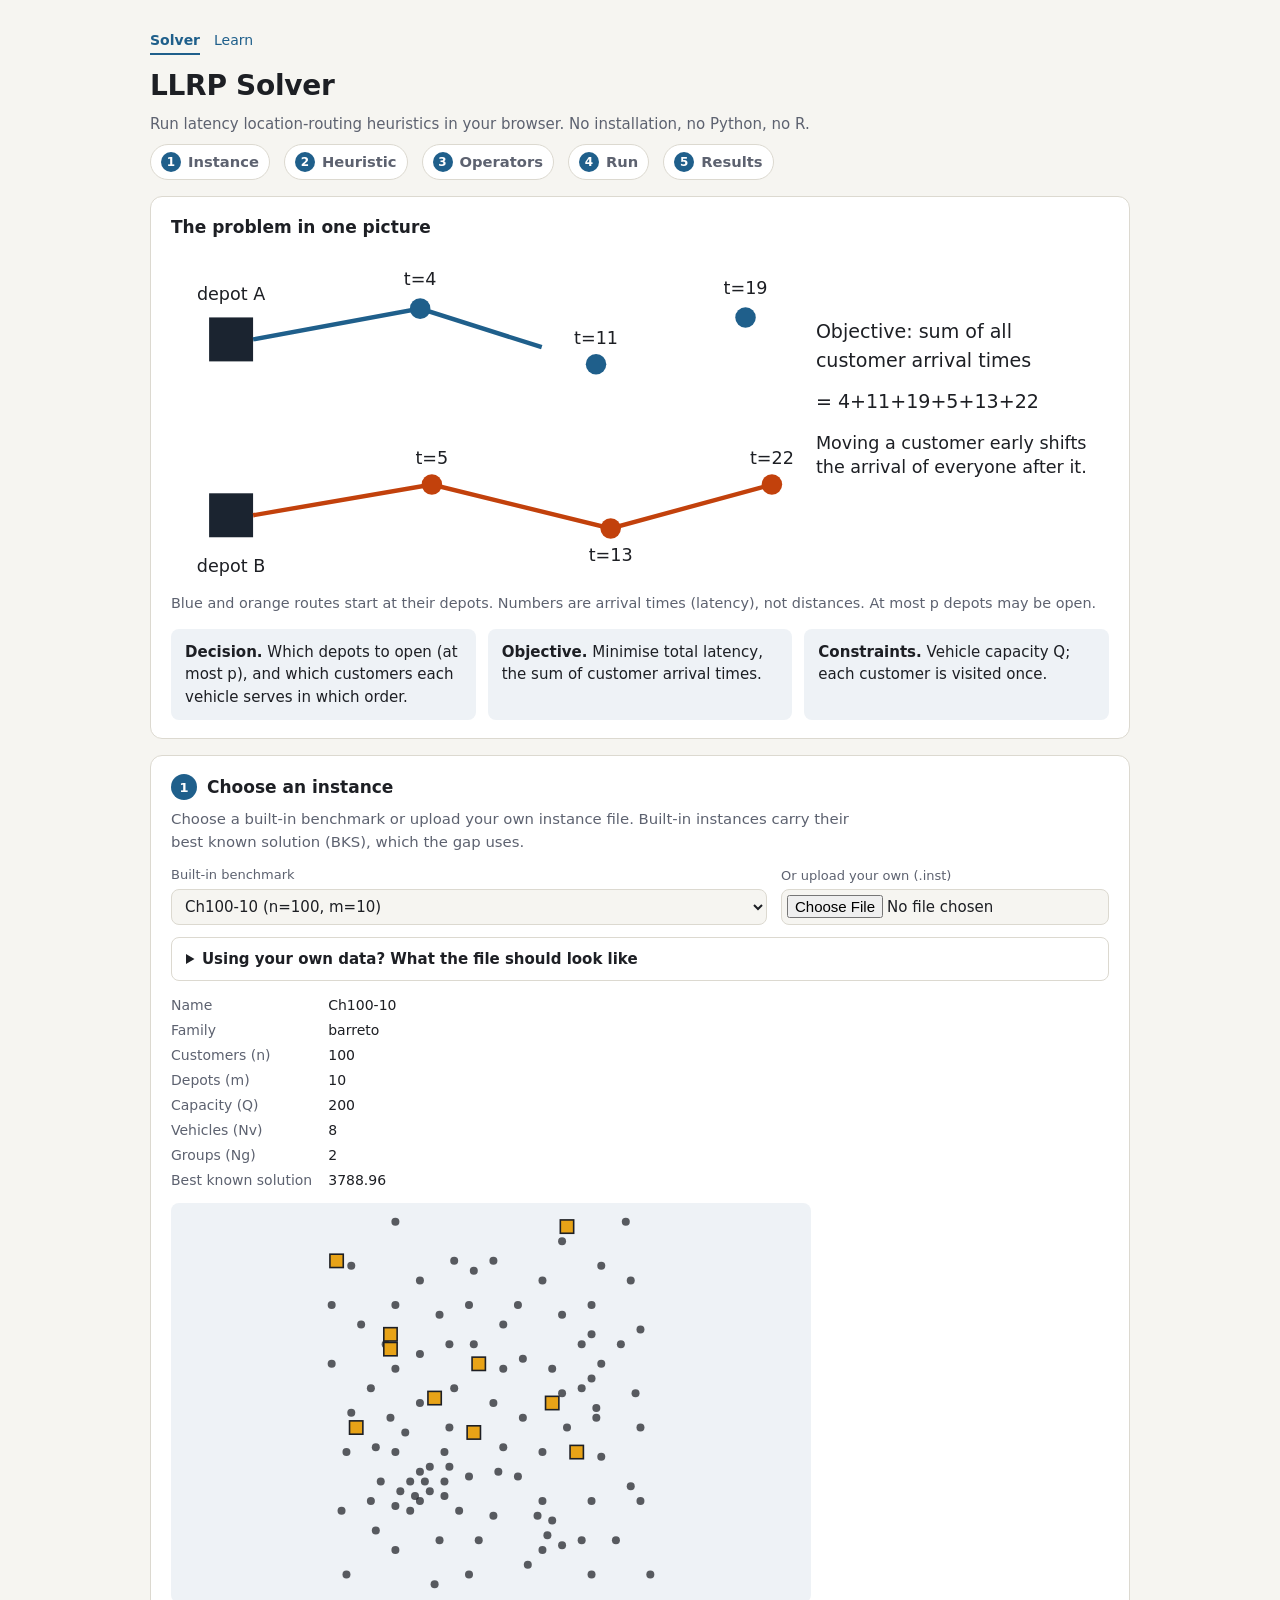
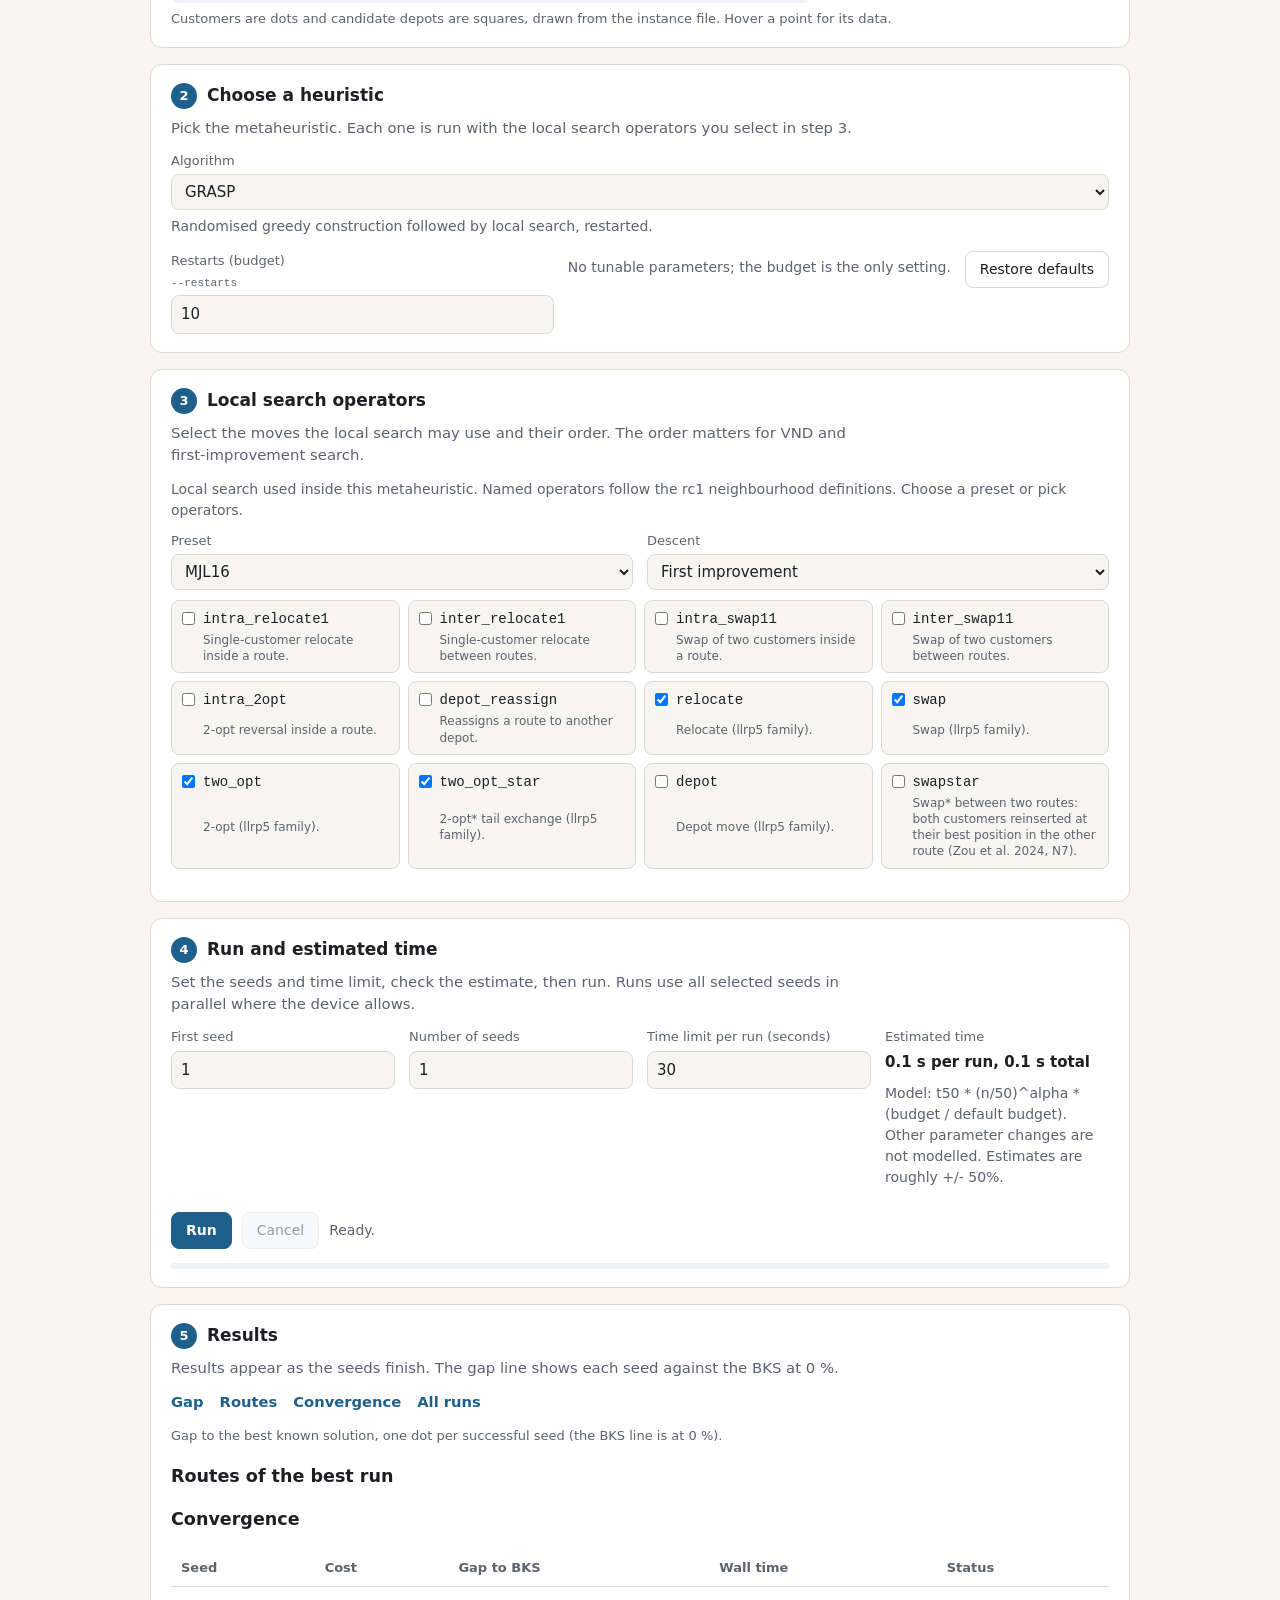
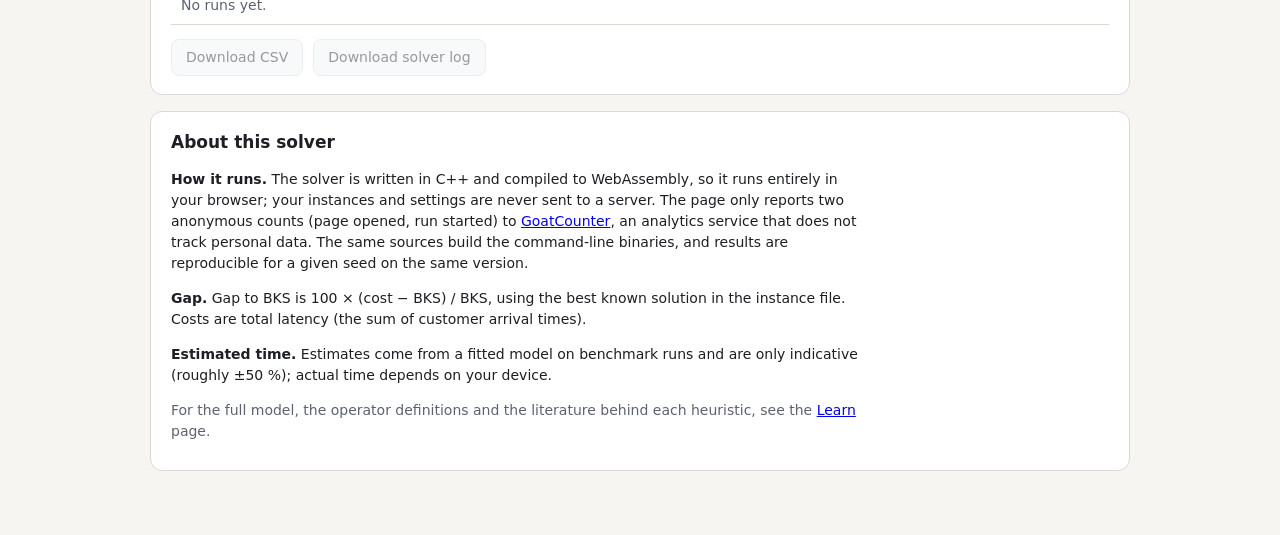
==== commit 23263d28: "Count page opens and run starts anonymously (GoatCounter); update the privacy sentence Only the even" ====
--- a/index.html
+++ b/index.html
@@ -226,7 +226,7 @@
 
   <section class="card about" aria-labelledby="h-about">
     <h2 id="h-about">About this solver</h2>
-    <p><strong>How it runs.</strong> The solver is written in C++ and compiled to WebAssembly, so it runs entirely in your browser; nothing is sent to a server. The same sources build the command-line binaries, and results are reproducible for a given seed on the same version.</p>
+    <p><strong>How it runs.</strong> The solver is written in C++ and compiled to WebAssembly, so it runs entirely in your browser; your instances and settings are never sent to a server. The page only reports two anonymous counts (page opened, run started) to <a href="https://www.goatcounter.com">GoatCounter</a>, an analytics service that does not track personal data. The same sources build the command-line binaries, and results are reproducible for a given seed on the same version.</p>
     <p><strong>Gap.</strong> Gap to BKS is 100 × (cost − BKS) / BKS, using the best known solution in the instance file. Costs are total latency (the sum of customer arrival times).</p>
     <p><strong>Estimated time.</strong> Estimates come from a fitted model on benchmark runs and are only indicative (roughly ±50 %); actual time depends on your device.</p>
     <p class="muted">For the full model, the operator definitions and the literature behind each heuristic, see the <a href="learn.html">Learn</a> page.</p>
@@ -234,6 +234,7 @@
 
 </main>
 
-<script src="app.js?v=20261118b"></script>
+<script src="app.js?v=20261118c"></script>
+<script data-goatcounter="https://michelecedolin.goatcounter.com/count" async src="https://gc.zgo.at/count.js"></script>
 </body>
 </html>
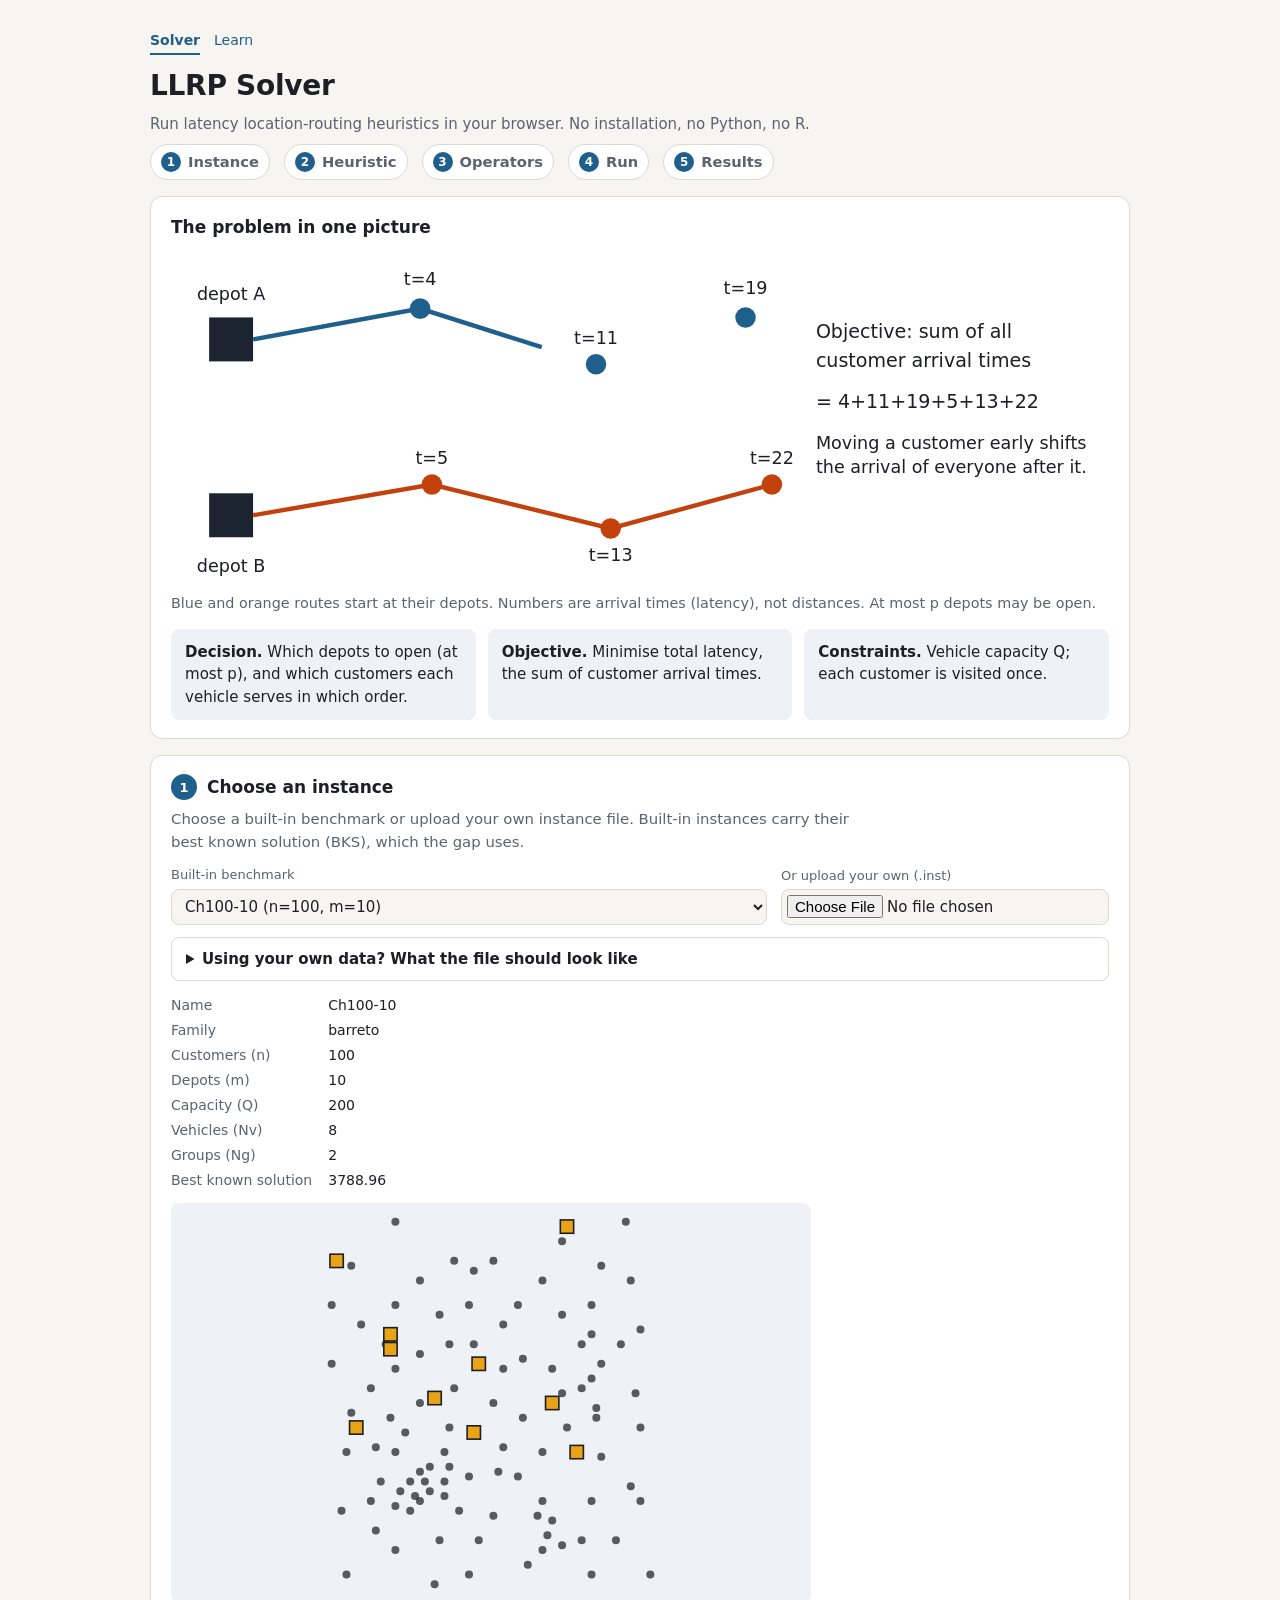
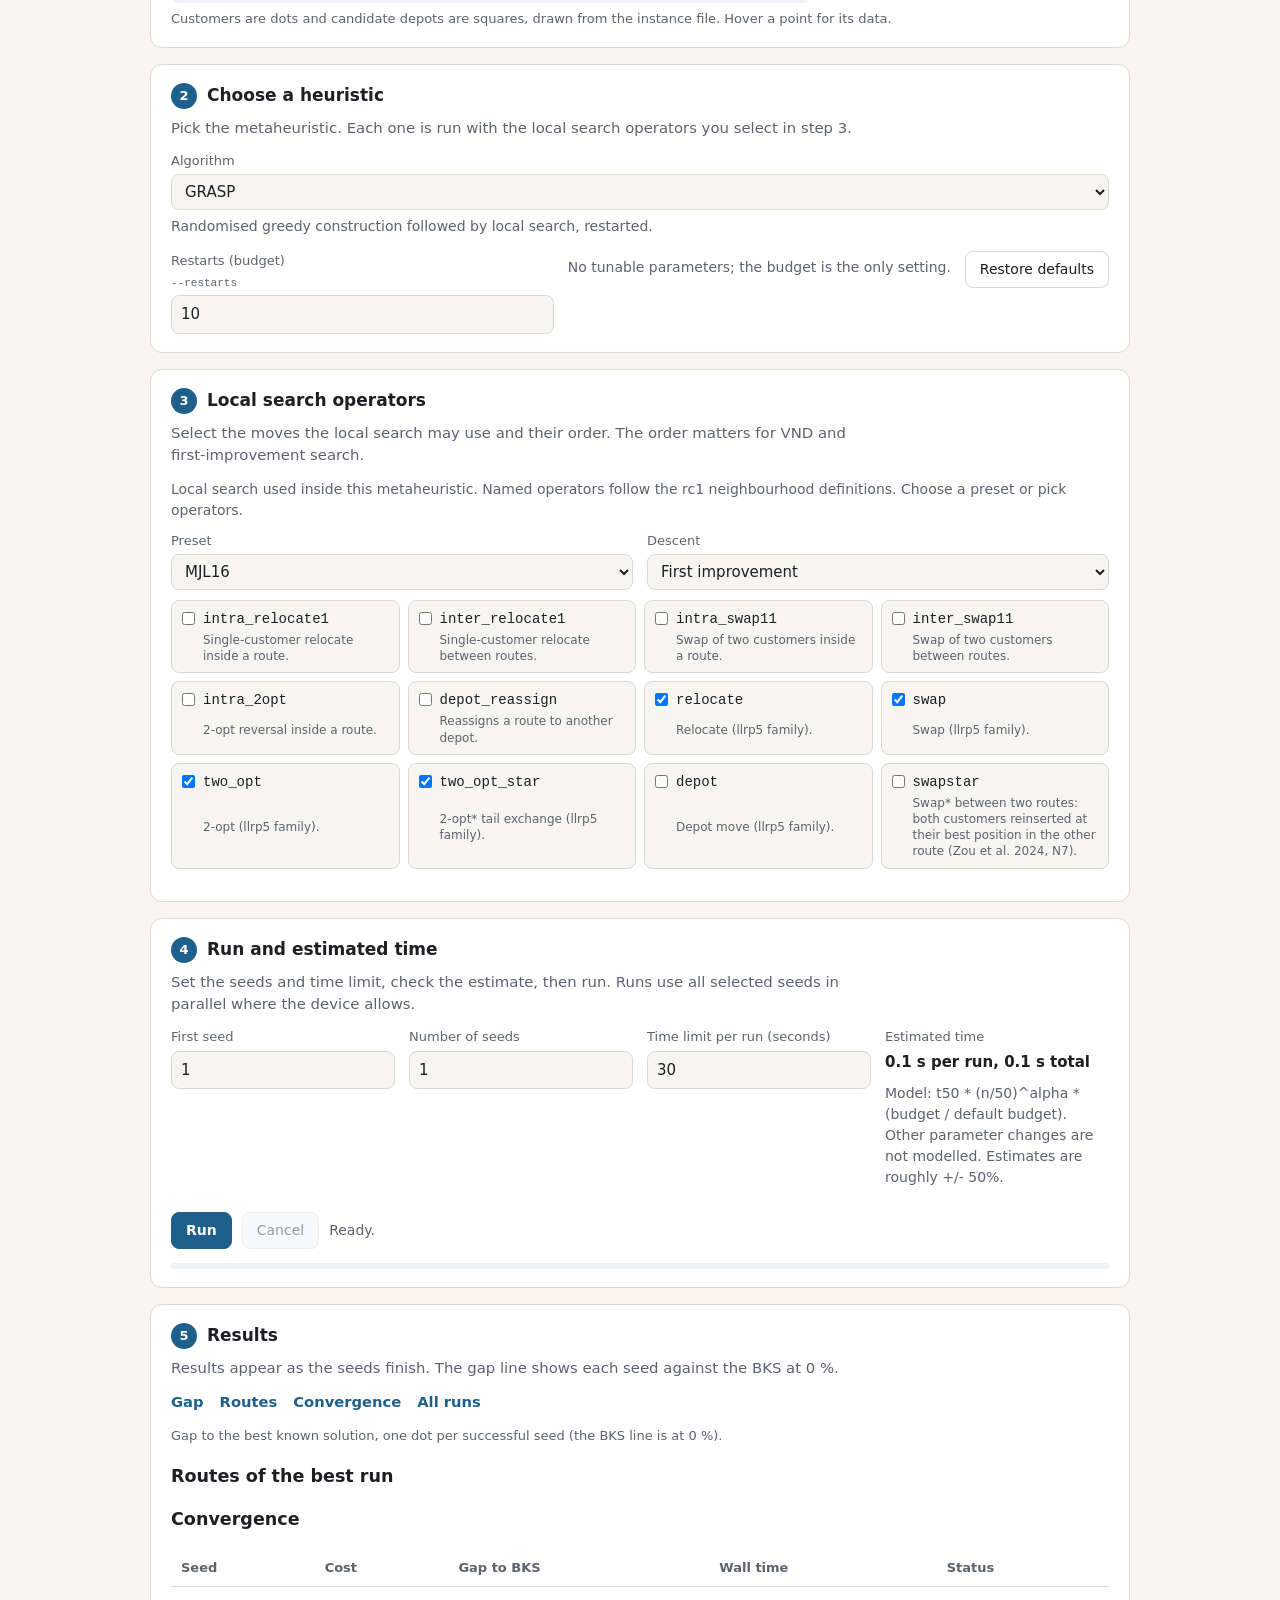
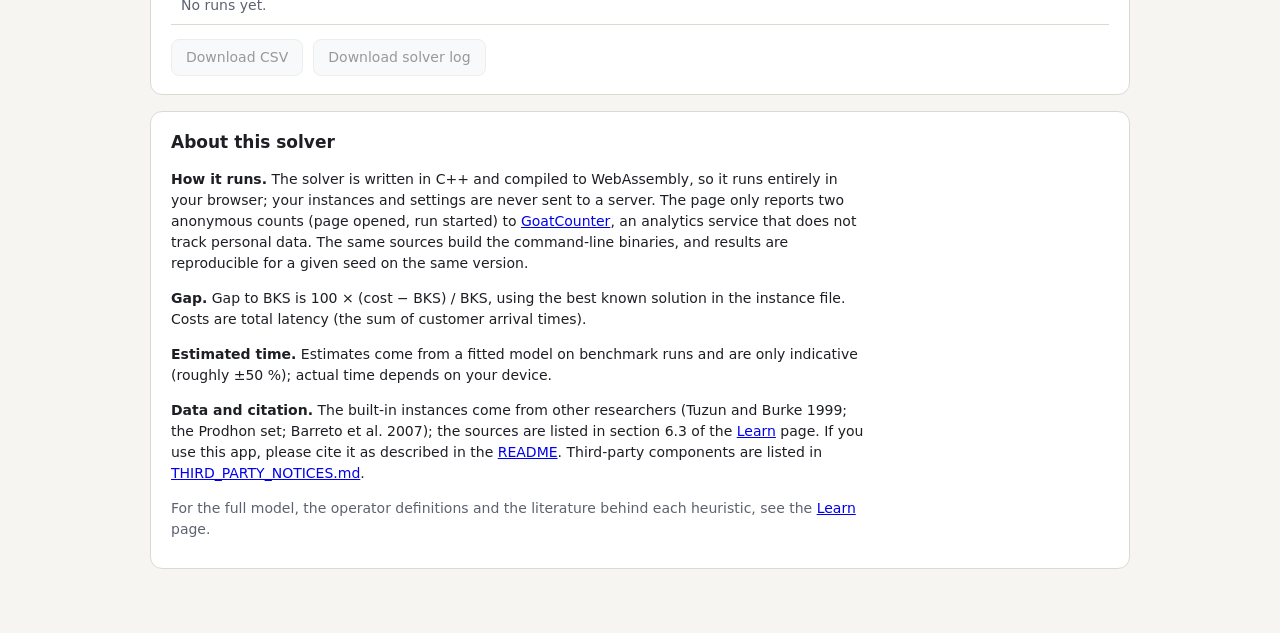
==== commit 873933ad: "Add data sources (6.3), citation pointer and third-party notices" ====
--- a/index.html
+++ b/index.html
@@ -229,6 +229,7 @@
     <p><strong>How it runs.</strong> The solver is written in C++ and compiled to WebAssembly, so it runs entirely in your browser; your instances and settings are never sent to a server. The page only reports two anonymous counts (page opened, run started) to <a href="https://www.goatcounter.com">GoatCounter</a>, an analytics service that does not track personal data. The same sources build the command-line binaries, and results are reproducible for a given seed on the same version.</p>
     <p><strong>Gap.</strong> Gap to BKS is 100 × (cost − BKS) / BKS, using the best known solution in the instance file. Costs are total latency (the sum of customer arrival times).</p>
     <p><strong>Estimated time.</strong> Estimates come from a fitted model on benchmark runs and are only indicative (roughly ±50 %); actual time depends on your device.</p>
+    <p><strong>Data and citation.</strong> The built-in instances come from other researchers (Tuzun and Burke 1999; the Prodhon set; Barreto et al. 2007); the sources are listed in section 6.3 of the <a href="learn.html#h-refs">Learn</a> page. If you use this app, please cite it as described in the <a href="https://github.com/MicheleCedolin/LLRP#how-to-cite">README</a>. Third-party components are listed in <a href="https://github.com/MicheleCedolin/LLRP/blob/main/THIRD_PARTY_NOTICES.md">THIRD_PARTY_NOTICES.md</a>.</p>
     <p class="muted">For the full model, the operator definitions and the literature behind each heuristic, see the <a href="learn.html">Learn</a> page.</p>
   </section>
 
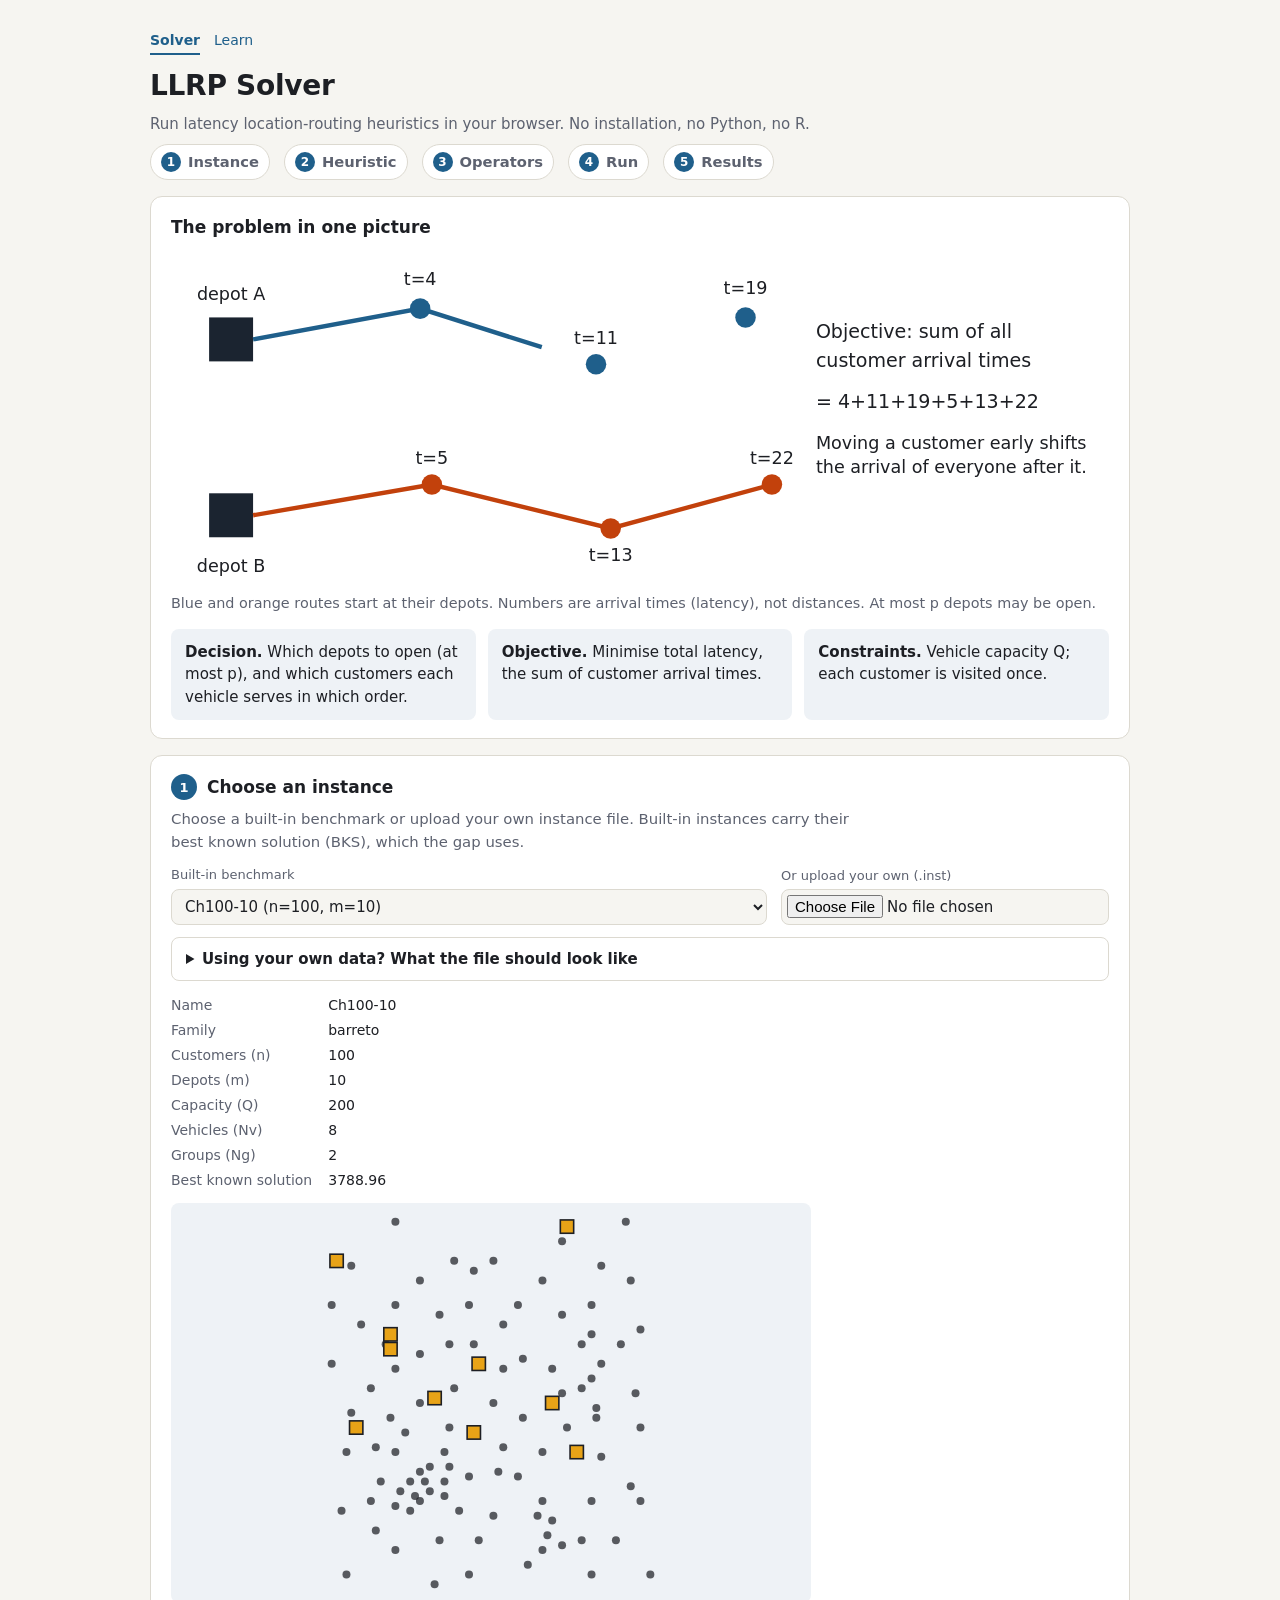
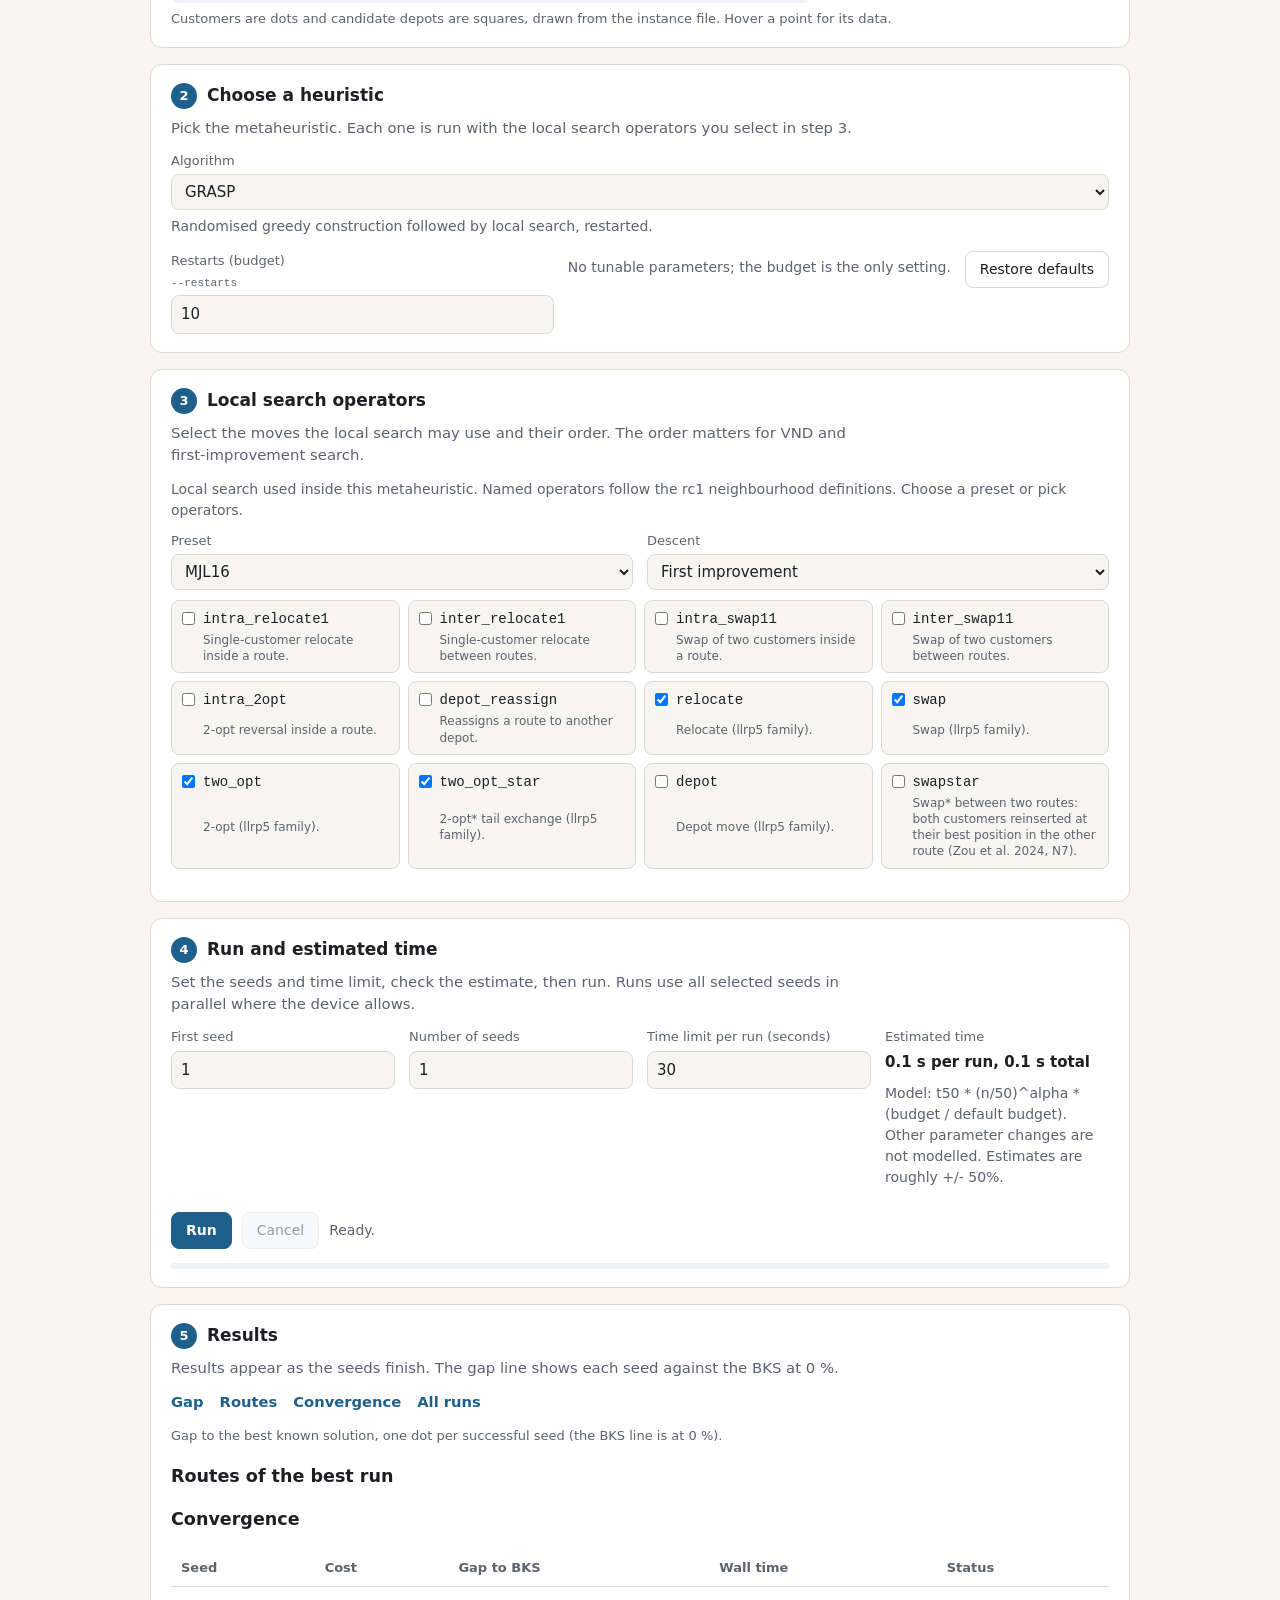
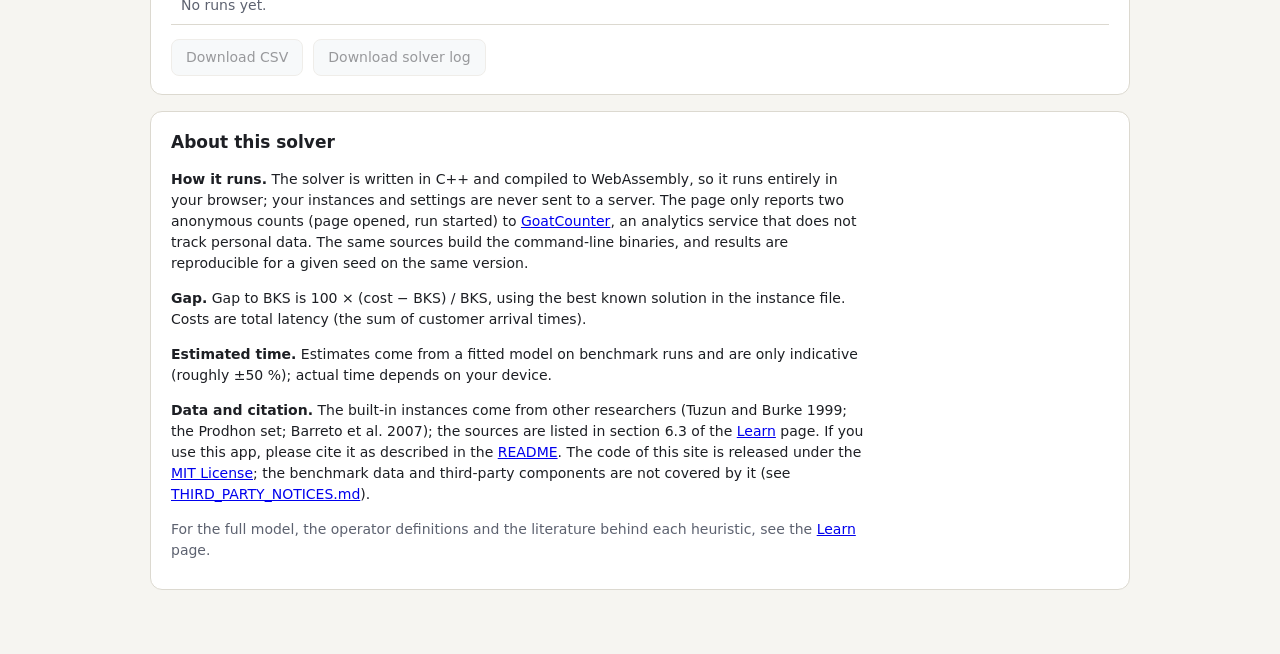
==== commit 0672fa49: "Add MIT License and licence notes" ====
--- a/index.html
+++ b/index.html
@@ -229,7 +229,7 @@
     <p><strong>How it runs.</strong> The solver is written in C++ and compiled to WebAssembly, so it runs entirely in your browser; your instances and settings are never sent to a server. The page only reports two anonymous counts (page opened, run started) to <a href="https://www.goatcounter.com">GoatCounter</a>, an analytics service that does not track personal data. The same sources build the command-line binaries, and results are reproducible for a given seed on the same version.</p>
     <p><strong>Gap.</strong> Gap to BKS is 100 × (cost − BKS) / BKS, using the best known solution in the instance file. Costs are total latency (the sum of customer arrival times).</p>
     <p><strong>Estimated time.</strong> Estimates come from a fitted model on benchmark runs and are only indicative (roughly ±50 %); actual time depends on your device.</p>
-    <p><strong>Data and citation.</strong> The built-in instances come from other researchers (Tuzun and Burke 1999; the Prodhon set; Barreto et al. 2007); the sources are listed in section 6.3 of the <a href="learn.html#h-refs">Learn</a> page. If you use this app, please cite it as described in the <a href="https://github.com/MicheleCedolin/LLRP#how-to-cite">README</a>. Third-party components are listed in <a href="https://github.com/MicheleCedolin/LLRP/blob/main/THIRD_PARTY_NOTICES.md">THIRD_PARTY_NOTICES.md</a>.</p>
+    <p><strong>Data and citation.</strong> The built-in instances come from other researchers (Tuzun and Burke 1999; the Prodhon set; Barreto et al. 2007); the sources are listed in section 6.3 of the <a href="learn.html#h-refs">Learn</a> page. If you use this app, please cite it as described in the <a href="https://github.com/MicheleCedolin/LLRP#how-to-cite">README</a>. The code of this site is released under the <a href="https://github.com/MicheleCedolin/LLRP/blob/main/LICENSE">MIT License</a>; the benchmark data and third-party components are not covered by it (see <a href="https://github.com/MicheleCedolin/LLRP/blob/main/THIRD_PARTY_NOTICES.md">THIRD_PARTY_NOTICES.md</a>).</p>
     <p class="muted">For the full model, the operator definitions and the literature behind each heuristic, see the <a href="learn.html">Learn</a> page.</p>
   </section>
 
